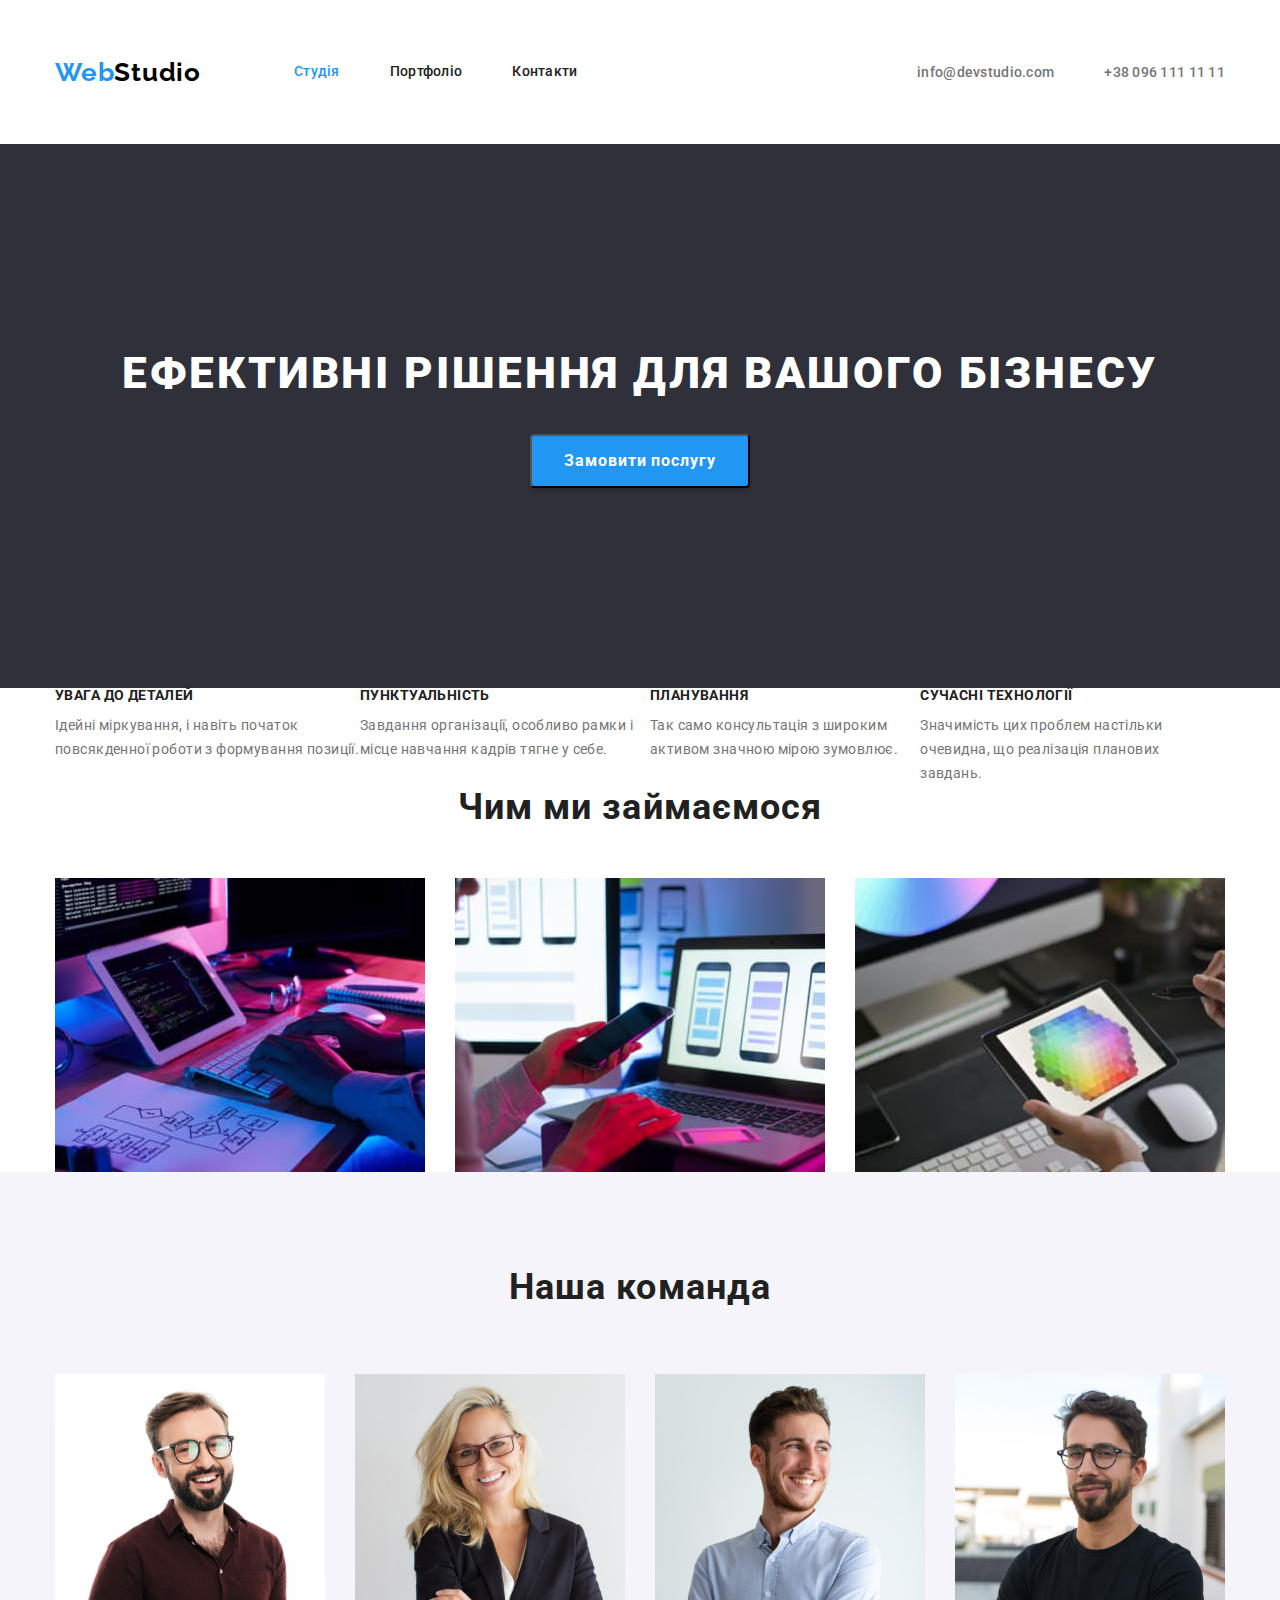
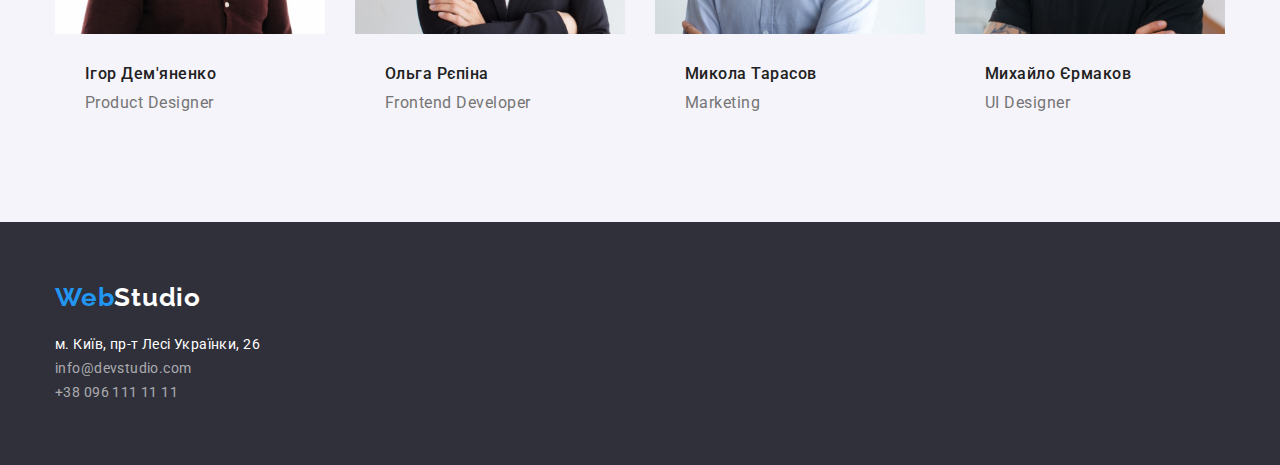
==== index.html @ cc76c03a "new repository" ====
<!DOCTYPE html>
<html lang="uk">

<head>
    <meta charset="UTF-8">
    <meta http-equiv="X-UA-Compatible" content="IE=edge">
    <meta name="viewport" content="width=device-width, initial-scale=1.0">
    <title>effective solutions</title>
    <link rel="preconnect" href="https://fonts.googleapis.com">
    <link rel="preconnect" href="https://fonts.gstatic.com" crossorigin>
    <link 
        href="https://fonts.googleapis.com/css2?family=Raleway:wght@700&family=Roboto:wght@400;500;700;900&display=swap" rel="stylesheet">
    <link rel="stylesheet" href="https://cdnjs.cloudflare.com/ajax/libs/modern-normalize/1.1.0/modern-normalize.min.css">
    <link rel="stylesheet" href="./css/style.css">
</head>

<body>
    <header class="header">
        <div class="container main-nav">
        <a href="./index.html" class="header-logo"><span class="web">Web</span>Studio</a>
        <nav class="header-nav">
            <ul class="header-nav link">
                <li class="item"><a href="./index.html" class="header-nav link current">Студія</a></li>
                <li class="item"><a href="./portfolio.html" class="header-nav link">Портфоліо</a></li>
                <li class="item"><a href="" class="header-nav link">Контакти</a></li>
            </ul>
        </nav>
        <ul class="header-list link">
            <li class="item"><a href="mailto:info@devstudio.com" class="header-mail link">info@devstudio.com</a></li>
            <li class="item"><a href="tel:+380961111111" class="header-tel link">+38 096 111 11 11</a></li>
        </ul>
        </div>
    </header>
    <main>
        <section class="hero">
            <h1 class="title">Ефективні рішення для вашого бізнесу</h1>
            <button type="button" class="hero-btn">Замовити послугу</button>
        </section>
        <section class="benefits">
        <div class="container">
            <h2 class="visually-hidden title">Переваги</h2>
            <ul class="benefits-list list">
                <li>
                    <h3 class="sub-title">УВАГА ДО ДЕТАЛЕЙ</h3>
                    <p class="benefits-text">Ідейні міркування, і навіть початок повсякденної роботи з формування позиції.</p>
                </li>
                <li>
                    <h3 class="sub-title">ПУНКТУАЛЬНІСТЬ</h3>
                    <p class="benefits-text">Завдання організації, особливо рамки і місце навчання кадрів тягне у себе.</p>
                </li>
                <li>
                    <h3 class="sub-title">ПЛАНУВАННЯ</h3>
                    <p class="benefits-text">Так само консультація з широким активом значною мірою зумовлює.</p>
                </li>
                <li>
                    <h3 class="sub-title">СУЧАСНІ ТЕХНОЛОГІЇ</h3>
                    <p class="benefits-text">Значимість цих проблем настільки очевидна, що реалізація планових завдань.</p>
                </li>
            </ul>
        </div>
        </section>
        <section class="work">
            <div class="container">
            <h2 class="work-title">Чим ми займаємося</h2>
            <ul class="work-list list">
                <li><img class="work-img" src="./img/box-1.jpg" alt="планшет" width="370" height="294"/></li>
                <li><img class="work-img" src="./img/box-2.jpg" alt="смартфон" width="370" height="294"/></li>
                <li><img class="work-img" src="./img/box-3.jpg" alt="спектр" width="370" height="294"/></li>
            </ul>
        </div>
        </section>
        <section class="team">
            <div class="container">
            <h2 class="team-title">Наша команда</h2>
                <ul class="team-list list">
                    <li>
                        <img class="team-img" src="./img/prodact.jpg" alt="продакт-дизайнер" width="270" height="260"/>
                        <h3 class="name-title">Ігор Дем'яненко</h3>
                        <p class="team-text">Product Designer</p>
                    </li>
                    <li>
                        <img class="team-img" src="./img/frontend.jpg" alt="фронтенд-девелопер" width="270" height="260" />
                        <h3 class="name-title">Ольга Рєпіна</h3>
                        <p class="team-text">Frontend Developer</p>
                    </li>
                    <li>
                        <img class="team-img" src="./img/marketing.jpg" alt="маркетинг" width="270" height="260" />                    
                        <h3 class="name-title">Микола Тарасов</h3>
                        <p class="team-text">Marketing</p>
                    </li>
                    <li>
                        <img class="team-img" src="./img/ui.jpg" alt="дизайнер" width="270" height="260" />
                        <h3 class="name-title">Михайло Єрмаков</h3>
                        <p class="team-text">UI Designer</p>
                    </li>
                </ul>
            </div>
        </section>
    </main>
    <footer class="footer">
        <div class="container">
        <a href="./index.html" class="footer-logo"><span class="web">Web</span>Studio</a>
        </div>
        <address>
            <div class="container">
        <ul class="footer-list list">
            <li><a href="https://goo.gl/maps/xn4gxFt5XGTjq5Bq7" class="footer-adress link" target="_blank"
                    rel="noopener noreferrer nofollow">м. Київ, пр-т Лесі Українки, 26</a></li>
            <li><a href="mailto:info@devstudio.com" class="footer-mail link">info@devstudio.com</a></li>
            <li><a href="tel:+380961111111" class="footer-tel link">+38 096 111 11 11</a></li> 
        </ul>
            </div>
        </address>
        </footer>
</body>
</html>
---- css/style.css ----
:root {
    --primary-header-color: #212121;
    --second-header-color: #FFFFFF;
    --primary-text-color: #757575;
    --primary-list-color: #757575;
    --accent-color: #2196F3;
    --primary-logo-color: #000000;
    --second-logo-color: #FFFFFF;
    --primary-bg-color: #FFFFFF;
    --accent-bg-color: #2196F3;
    --btn-bg-color: #188CE8;
    --portfolio-bg-color: #F5F5F5;
    --footer-mail-tel-color: rgba(255, 255, 255, 0.6);
    --footer-bg-color: #2F303A;
    --team-bg-color: #F5F4FA;
}
body {
    font-family: "Roboto", sans-serif;
    background-color: var(--primary-bg-color);
    color: var(--primary-text-color)
}
.link {
    margin: 0;
    padding: 0;
    text-decoration: none;
    list-style: none;
}
.container {
    margin: 0 auto;
    width: 1200px;
    padding-left: 15px;
    padding-right: 15px;
}

/*-------Universal Classes------*/

.list {
    list-style: none;
    color: var(--main-color);
}
.visually-hidden {
    position: absolute;
    width: 1px;
    height: 1px;
    margin: -1px;
    border: 0;
    padding: 0;
    white-space: nowrap;
    overflow: hidden;
}

/*-----------HEADER----------*/

.main-nav {
    display: flex;
    align-items: center;
}

.header-logo {
    margin-right: 93px;

    font-family: 'Raleway', sans-serif;
    font-weight: 700;
    font-size: 26px;
    line-height: 1.19;
    letter-spacing: 0.03em;
    color: var(--primary-logo-color);
    text-decoration: none;
}
span.web {
    color: var(--accent-color)
}
.header-nav .item + .item {
    margin-left: 50px;
}
.header-nav {
    display: flex;
}
.header-nav .link {
    /*display: block;*/
    padding-top: 32px;
    padding-bottom: 32px;
    
    font-size: 14px;
    font-weight: 500;
    letter-spacing: 0.02em;
    line-height: 1.14;
    color: var(--primary-header-color);

    /*outline: 2px solid tomato;*/
}
.header-nav .link:hover,
.header-nav .link:focus {
    color: var(--accent-color);
}
.header-nav .link.current {
    color: var(--accent-color)   
}

.header-list .link {
    font-weight: 500;
    font-size: 14px;
    line-height: 1.14;
    letter-spacing: 0.02em;
    color: var(--primary-list-color);
}
.header-list {
    display: flex;
    margin-left: auto;
}
.header-list .item + .item {
    margin-left: 50px;
}

.header-mail {
    font-weight: 500;
    font-size: 14px;
    line-height: 1.4;
    letter-spacing: 0.02em;
}
.header-mail:hover,
.header-mail:focus{
    color: var(--accent-color);
}

.header-tel {
    font-weight: 500;
    font-size: 14px;
    line-height: 1.14;
    letter-spacing: 0.02em;
 }
/*-----------HERO----------*/

.hero {
    background: var(--footer-bg-color);
    text-align: center;
    padding-top: 200px;
    padding-bottom: 200px;
}
.title {
    margin: 0;
    padding: 0;
    
    font-weight: 900;
    font-size: 44px;
    line-height: 1.36;
    text-align: center;
    letter-spacing: 0.06em;
    text-transform: uppercase;
    color: var(--second-header-color);

    /*outline: 2px solid tomato;*/
}
.hero-btn {
    display: inline-block;
    border-radius: 4px;
    padding: 10px 32px;
    margin-top: 30px;
    min-width: 216px;

    font-family: inherit;
    font-weight: 700;
    font-size: 16px;
    line-height: 1.88;
    letter-spacing: 0.06em;

    color: var(--second-header-color);
    background: var(--accent-bg-color);

    box-shadow: 0px 4px 4px rgba(0, 0, 0, 0.15);
    cursor: pointer;

    text-align: center;
}
.hero-btn:hover,
.hero-btn:focus {
    background-color: var(--accent-bg-color);
}

/*-----------BENEFITS----------*/
.benefits-list {
    margin: 0;
    /*margin-top: 44px;*/
    padding: 0;
    display: flex;
}
.sub-title {
    margin: 0;
    padding: 0;

    font-weight: 700;
    font-size: 14px;
    line-height: 1.14;
    letter-spacing: 0.03em;
    text-transform: uppercase;
    color: var(--primary-header-color);
}
.benefits-text {
    margin: 0;
    padding: 0;
    padding-top: 10px;

    font-size: 14px;
    line-height: 1.71;
    letter-spacing: 0.03em;
    color: var(--primary-text-color);
}

/*-----------WORK----------*/
.work-title{
    margin: 0;
    padding: 0;

    font-weight: 700;
    font-size: 36px;
    line-height: 1.17;
    letter-spacing: 0.03em;
    text-align: center;

    color: var(--primary-header-color);
}
.work-list {
    display: flex;
    margin: 0;
    margin-top: 50px;
    padding: 0;
    }
.work-list :not(:first-child){
    margin-left: 30px;
}
.work-img {
    display: block;
}

/*-----------TEAM----------*/
.team {
    padding-top: 94px;
    padding-bottom: 94px;

    background: var(--team-bg-color);
}
.team-title{
    margin: 0;
    padding: 0;

    font-weight: 700;
    font-size: 36px;
    line-height: 1.17;
    letter-spacing: 0.03em;
    color: var(--primary-header-color);
    text-align: center;
}
.team-list {
    display: flex;
    padding: 0;
}
.team-list :not(:first-child){
    margin-left: 30px;
}
.team-img{
    margin-top: 50px;
    display: block;
    
}
.name-title{
    padding: 0;
    margin: 0;
    margin-top: 30px;
    
    font-weight: 500;
    font-size: 16px;
    line-height: 1.19;
    letter-spacing: 0.03em;
    color: var(--primary-header-color);
}
.team-text{
    padding: 0;
    margin: 0;
    margin-top: 10px;

    font-size: 16px;
    line-height: 1.19;
    letter-spacing: 0.03em;
    color: var(--primary-text-color);
}

/*-----------FOOTER----------*/
.footer {
    padding-top: 60px;
    padding-bottom: 60px;

    background: var(--footer-bg-color);
}
.footer-logo {
    font-family: 'Raleway', sans-serif;
    font-weight: 700;
    font-size: 26px;
    line-height: 1.19;
    letter-spacing: 0.03em;
    color: var(--second-logo-color);
    text-decoration: none;
}
span.web {
    color: var(--accent-color)
}
.footer-list {
    margin: 0;
    margin-top: 20px;
    padding: 0;

    font-style: normal;
    font-size: 14px;
    line-height: 1.71;
    letter-spacing: 0.03em;
}
.footer-list .link:hover,
.footer-list .link:focus {
    color: var(--accent-color);
}
.footer-adress {
    color: var(--second-header-color);
}
.footer-mail {
    color: var(--footer-mail-tel-color);
}
.footer-tel {
    color: var(--footer-mail-tel-color);
}

/*-----------PORTFOLIO----------*/
.portfolio-btn {
    display: inline-block;
    border-radius: 4px;
    padding: 6px 22px;
              
    font-family: inherit;
    font-weight: 500;
    font-size: 16px;
    line-height: 1.63;

    text-align: center;
    letter-spacing: 0.03em;
    color: var(--primary-header-color);
    cursor: pointer;
}

.portfolio-btn:hover,
.portfolio-btn:focus {
    color: var(--second-header-color);
    background: var(--accent-bg-color);
    box-shadow: 0px 3px 1px rgba(0, 0, 0, 0.1), 0px 1px 2px rgba(0, 0, 0, 0.08), 0px 2px 2px rgba(0, 0, 0, 0.12);
}

.portfolio-btn-list {
    display: flex;
    justify-content: center;
    margin: 0;
    padding: 0;

    list-style: none; 
}
.portfolio-btn-list :not(:first-child){
    margin-left: 8px;
}
.portfolio-list {
    display: flex;
    flex-wrap: wrap;
    margin: 0;
    padding: 0;
        
    list-style: none; 
}
.portfolio-flex {
    width: 370px;
    margin-right: 30px;
    margin-bottom: 30px;
}
.portfolio-flex:nth-child(3n){
    margin-right: 0px;
}
.portfolio-flex:nth-last-child(-n + 3){
    margin-bottom: 0px;
}
.portfolio-img {
    margin: 0;
    padding: 0;
    display: block;
}
.portfolio-subtitle {
    padding-top: 20px;

    font-weight: 700;
    font-size: 18px;
    line-height: 2;
    letter-spacing: 0.06em;
    color: var(--primary-header-color);
}
.portfolio-text {
    padding-top: 4px;
    padding-bottom: 20px;

    font-size: 16px;
    line-height: 1.88;
    letter-spacing: 0.03em;
    color: var(--primary-text-color);
}
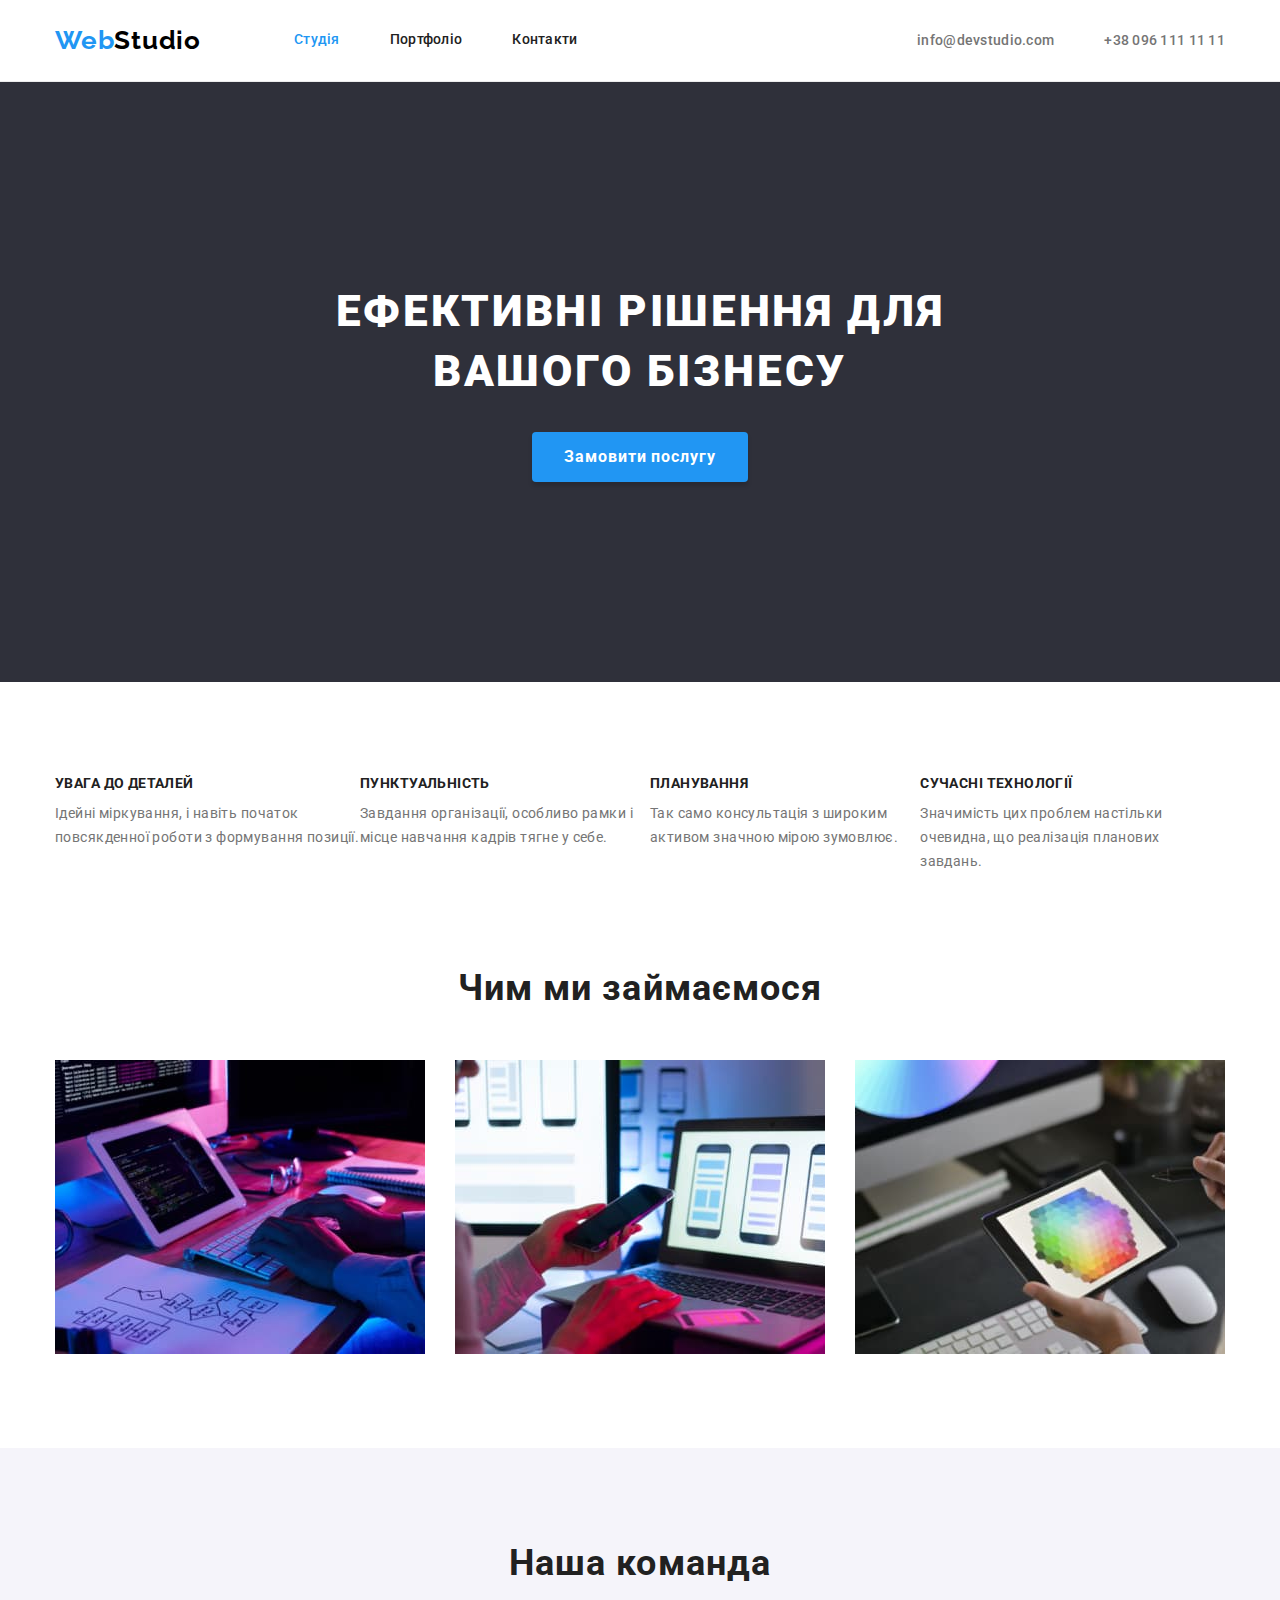
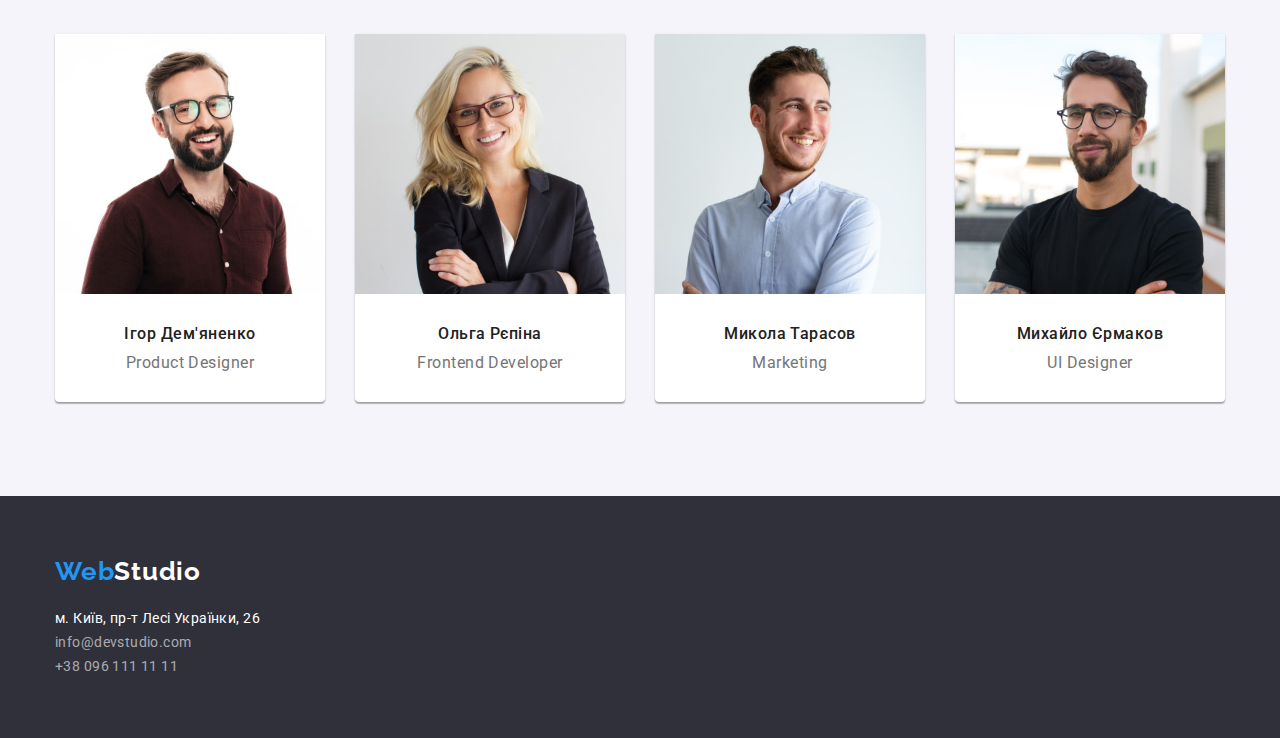
==== commit 76a5c834: "correction of mistakes" ====
--- a/index.html
+++ b/index.html
@@ -73,25 +73,33 @@
             <div class="container">
             <h2 class="team-title">Наша команда</h2>
                 <ul class="team-list list">
-                    <li>
+                    <li class="team-li">
                         <img class="team-img" src="./img/prodact.jpg" alt="продакт-дизайнер" width="270" height="260"/>
+                        <div class="diskription-team">
                         <h3 class="name-title">Ігор Дем'яненко</h3>
                         <p class="team-text">Product Designer</p>
+                        </div>
                     </li>
-                    <li>
+                    <li class="team-li">
                         <img class="team-img" src="./img/frontend.jpg" alt="фронтенд-девелопер" width="270" height="260" />
+                        <div class="diskription-team">
                         <h3 class="name-title">Ольга Рєпіна</h3>
                         <p class="team-text">Frontend Developer</p>
+                        </div>
                     </li>
-                    <li>
+                    <li class="team-li">
                         <img class="team-img" src="./img/marketing.jpg" alt="маркетинг" width="270" height="260" />                    
+                        <div class="diskription-team">
                         <h3 class="name-title">Микола Тарасов</h3>
                         <p class="team-text">Marketing</p>
+                        </div>
                     </li>
-                    <li>
+                    <li class="team-li">
                         <img class="team-img" src="./img/ui.jpg" alt="дизайнер" width="270" height="260" />
+                        <div class="diskription-team">
                         <h3 class="name-title">Михайло Єрмаков</h3>
                         <p class="team-text">UI Designer</p>
+                        </div>
                     </li>
                 </ul>
             </div>
@@ -100,9 +108,7 @@
     <footer class="footer">
         <div class="container">
         <a href="./index.html" class="footer-logo"><span class="web">Web</span>Studio</a>
-        </div>
         <address>
-            <div class="container">
         <ul class="footer-list list">
             <li><a href="https://goo.gl/maps/xn4gxFt5XGTjq5Bq7" class="footer-adress link" target="_blank"
                     rel="noopener noreferrer nofollow">м. Київ, пр-т Лесі Українки, 26</a></li>
--- a/css/style.css
+++ b/css/style.css
@@ -13,6 +13,8 @@
     --footer-mail-tel-color: rgba(255, 255, 255, 0.6);
     --footer-bg-color: #2F303A;
     --team-bg-color: #F5F4FA;
+    --header-border-color: #ECECEC;
+    --second-border-color:  #EEEEEE;
 }
 body {
     font-family: "Roboto", sans-serif;
@@ -54,6 +56,8 @@
 .main-nav {
     display: flex;
     align-items: center;
+    padding-top: 25px;
+    padding-bottom: 25px;
 }
 
 .header-logo {
@@ -77,10 +81,7 @@
     display: flex;
 }
 .header-nav .link {
-    /*display: block;*/
-    padding-top: 32px;
-    padding-bottom: 32px;
-    
+      
     font-size: 14px;
     font-weight: 500;
     letter-spacing: 0.02em;
@@ -129,18 +130,34 @@
     line-height: 1.14;
     letter-spacing: 0.02em;
  }
+.header-tel:hover,
+.header-tel:focus{
+    color: var(--accent-color);
+}
+ /* Line */
+.header {
+    border-bottom: 1px solid var(--header-border-color);
+}
 /*-----------HERO----------*/
 
 .hero {
-    background: var(--footer-bg-color);
-    text-align: center;
+
+    display: flex;
+    align-items: center;
+    flex-direction:column;
     padding-top: 200px;
     padding-bottom: 200px;
+
+    background: var(--footer-bg-color);
+    text-align: center;
+
 }
 .title {
-    margin: 0;
-    padding: 0;
-    
+    margin: 0 auto;
+    padding: 0;
+    padding-bottom: 30px;
+    width: 696px;
+        
     font-weight: 900;
     font-size: 44px;
     line-height: 1.36;
@@ -152,12 +169,10 @@
     /*outline: 2px solid tomato;*/
 }
 .hero-btn {
-    display: inline-block;
     border-radius: 4px;
+    border: none;
     padding: 10px 32px;
-    margin-top: 30px;
-    min-width: 216px;
-
+        
     font-family: inherit;
     font-weight: 700;
     font-size: 16px;
@@ -178,16 +193,21 @@
 }
 
 /*-----------BENEFITS----------*/
+.benefits {
+    padding-top: 94px;
+    padding-bottom: 94px;
+}
 .benefits-list {
+    display: flex;
     margin: 0;
     /*margin-top: 44px;*/
     padding: 0;
-    display: flex;
+
 }
 .sub-title {
     margin: 0;
     padding: 0;
-
+    
     font-weight: 700;
     font-size: 14px;
     line-height: 1.14;
@@ -199,7 +219,7 @@
     margin: 0;
     padding: 0;
     padding-top: 10px;
-
+    
     font-size: 14px;
     line-height: 1.71;
     letter-spacing: 0.03em;
@@ -207,10 +227,15 @@
 }
 
 /*-----------WORK----------*/
+.work {
+    padding-top: 0px;
+    padding-bottom: 94px;
+}
+
 .work-title{
     margin: 0;
     padding: 0;
-
+   
     font-weight: 700;
     font-size: 36px;
     line-height: 1.17;
@@ -250,38 +275,56 @@
     color: var(--primary-header-color);
     text-align: center;
 }
+.team-li {
+    background: var(--primary-bg-color);
+    box-shadow: 0px 1px 3px rgba(0, 0, 0, 0.12), 0px 1px 1px rgba(0, 0, 0, 0.14), 0px 2px 1px rgba(0, 0, 0, 0.2);
+    border-radius: 0px 0px 4px 4px;
+    margin-right: 30px;
+}
 .team-list {
     display: flex;
     padding: 0;
-}
-.team-list :not(:first-child){
-    margin-left: 30px;
-}
-.team-img{
-    margin-top: 50px;
+    margin: 0;
+    padding-top: 50px;
+}
+.team-li :not(:first-child){
+    margin-left: 0px;
+}
+.team-img {
     display: block;
-    
+ 
+}
+.diskription-team {
+    display: block;
+    padding: 0;
+    padding-bottom: 30px;
+    margin: 0;
+    text-align: center;
 }
 .name-title{
     padding: 0;
-    margin: 0;
-    margin-top: 30px;
-    
+    padding-top: 30px;
+    margin: 0;
+           
     font-weight: 500;
     font-size: 16px;
     line-height: 1.19;
     letter-spacing: 0.03em;
     color: var(--primary-header-color);
+    text-align: center;
+    letter-spacing: 0.03em;
 }
 .team-text{
     padding: 0;
-    margin: 0;
-    margin-top: 10px;
-
+    padding-top: 10px;
+    margin: 0;
+    
     font-size: 16px;
     line-height: 1.19;
     letter-spacing: 0.03em;
     color: var(--primary-text-color);
+    text-align: center;
+    letter-spacing: 0.03em;
 }
 
 /*-----------FOOTER----------*/
@@ -292,6 +335,8 @@
     background: var(--footer-bg-color);
 }
 .footer-logo {
+    padding-bottom: 28px;
+
     font-family: 'Raleway', sans-serif;
     font-weight: 700;
     font-size: 26px;
@@ -318,9 +363,13 @@
     color: var(--accent-color);
 }
 .footer-adress {
+padding-bottom: 12px;
+
     color: var(--second-header-color);
 }
 .footer-mail {
+    padding-bottom: 12px;
+
     color: var(--footer-mail-tel-color);
 }
 .footer-tel {
@@ -328,9 +377,15 @@
 }
 
 /*-----------PORTFOLIO----------*/
+.portfolio {
+    padding-top: 94px;
+    padding-bottom: 94px;
+}
+
 .portfolio-btn {
     display: inline-block;
     border-radius: 4px;
+    border: none;
     padding: 6px 22px;
               
     font-family: inherit;
@@ -342,6 +397,7 @@
     letter-spacing: 0.03em;
     color: var(--primary-header-color);
     cursor: pointer;
+    
 }
 
 .portfolio-btn:hover,
@@ -362,10 +418,20 @@
 .portfolio-btn-list :not(:first-child){
     margin-left: 8px;
 }
+.discription-portfolio {
+    display: block;
+    padding: 0;
+    padding-top: 20px;
+    padding-bottom: 20px;
+    padding-left: 24px;
+    margin: 0;
+    
+}
 .portfolio-list {
     display: flex;
     flex-wrap: wrap;
     margin: 0;
+    margin-top: 50px;
     padding: 0;
         
     list-style: none; 
@@ -374,6 +440,9 @@
     width: 370px;
     margin-right: 30px;
     margin-bottom: 30px;
+
+    background: var(--second-header-color);
+    border: 1px solid var(--second-border-color);
 }
 .portfolio-flex:nth-child(3n){
     margin-right: 0px;
@@ -387,7 +456,8 @@
     display: block;
 }
 .portfolio-subtitle {
-    padding-top: 20px;
+    margin: 0;
+    padding: 0;
 
     font-weight: 700;
     font-size: 18px;
@@ -396,9 +466,9 @@
     color: var(--primary-header-color);
 }
 .portfolio-text {
-    padding-top: 4px;
-    padding-bottom: 20px;
-
+    margin: 0;
+    padding: 0;
+ 
     font-size: 16px;
     line-height: 1.88;
     letter-spacing: 0.03em;
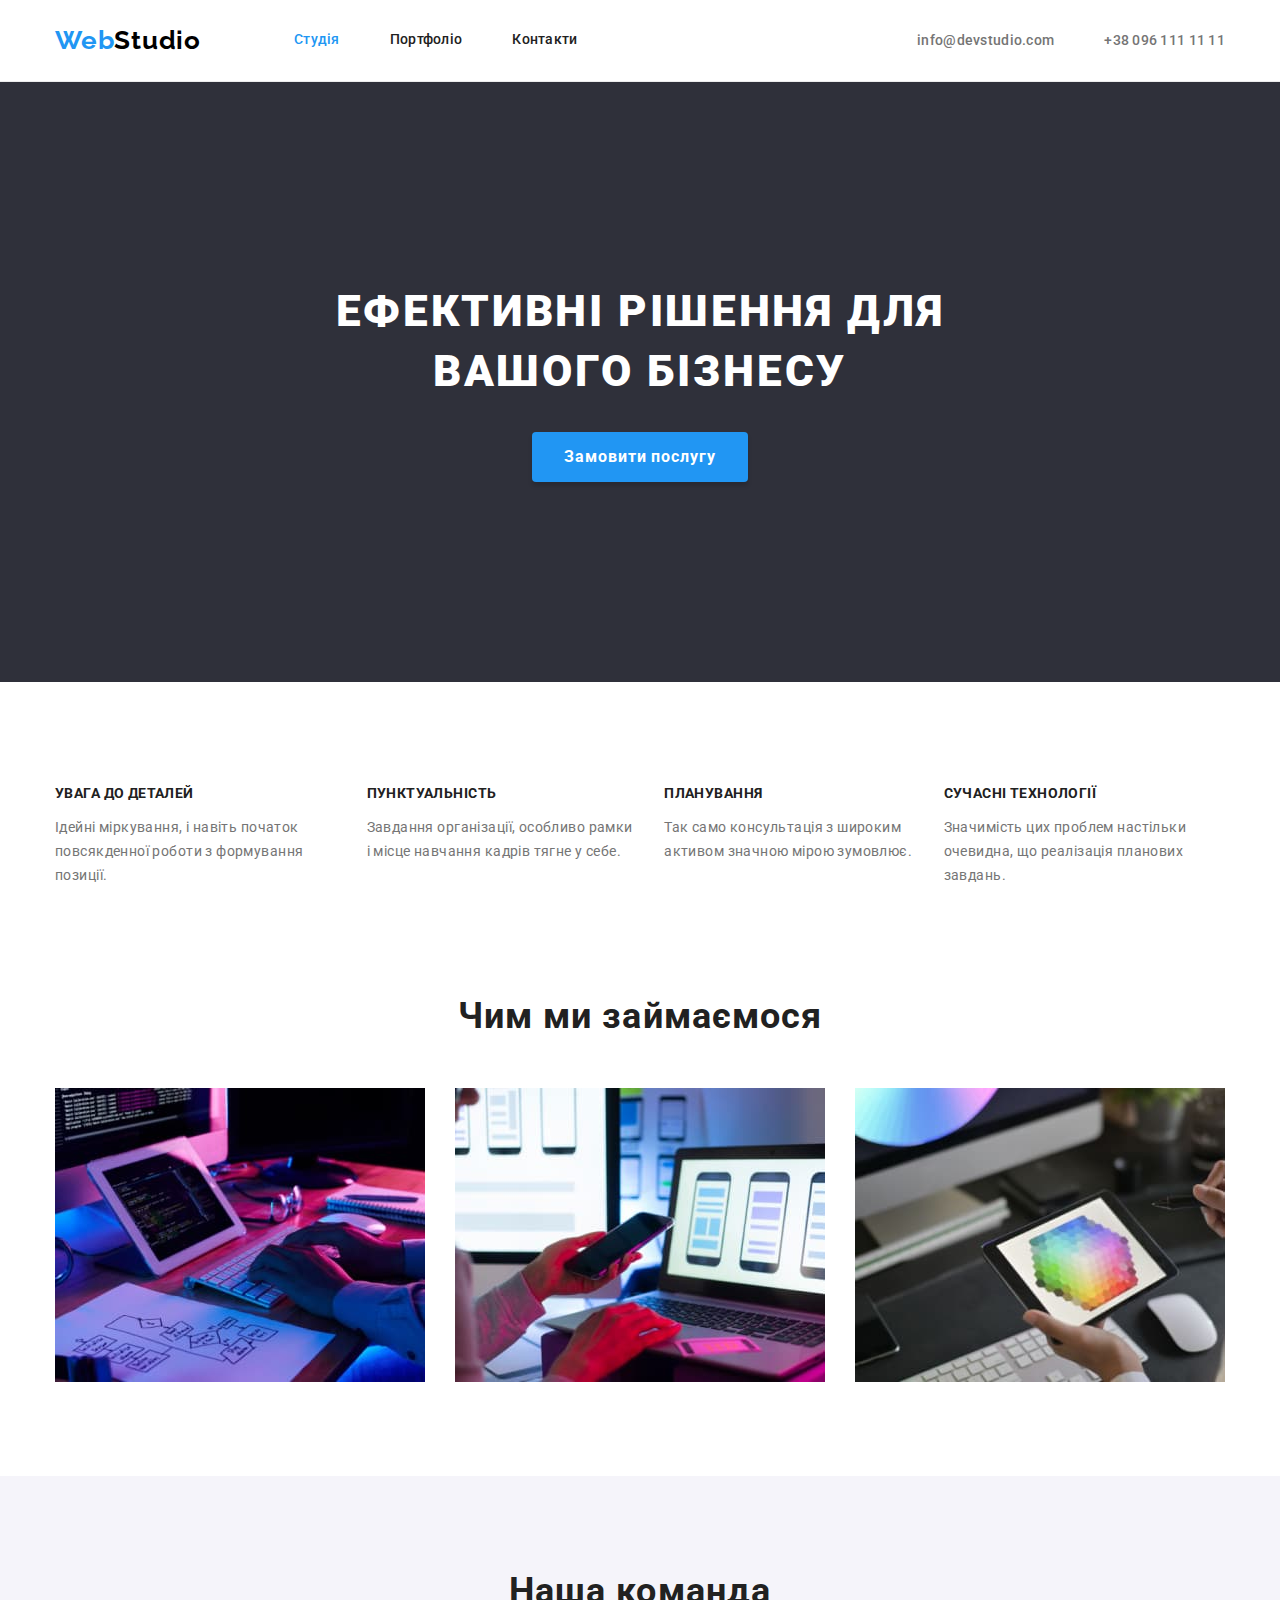
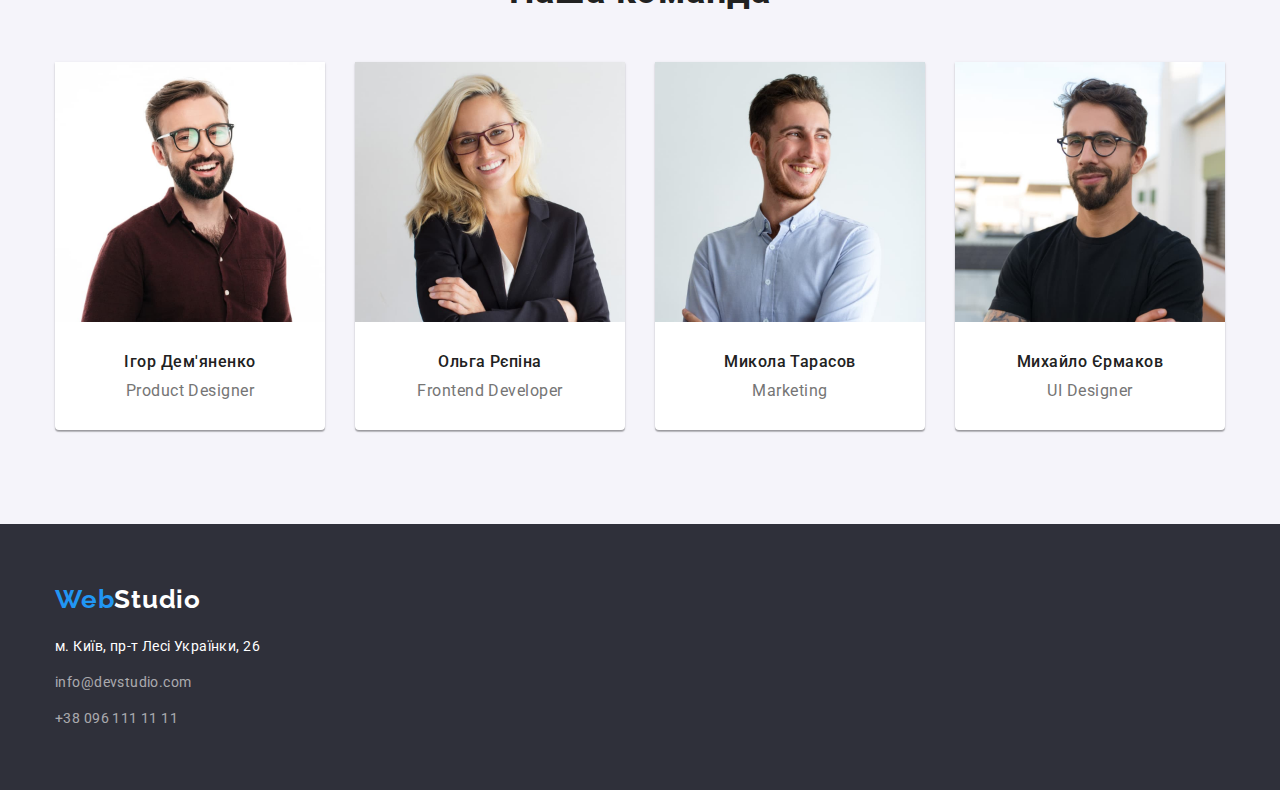
==== commit 8af47e3e: "add correctoins" ====
--- a/index.html
+++ b/index.html
@@ -40,19 +40,19 @@
         <div class="container">
             <h2 class="visually-hidden title">Переваги</h2>
             <ul class="benefits-list list">
-                <li>
+                <li class="benefits-li">
                     <h3 class="sub-title">УВАГА ДО ДЕТАЛЕЙ</h3>
                     <p class="benefits-text">Ідейні міркування, і навіть початок повсякденної роботи з формування позиції.</p>
                 </li>
-                <li>
+                <li class="benefits-li">
                     <h3 class="sub-title">ПУНКТУАЛЬНІСТЬ</h3>
                     <p class="benefits-text">Завдання організації, особливо рамки і місце навчання кадрів тягне у себе.</p>
                 </li>
-                <li>
+                <li class="benefits-li">
                     <h3 class="sub-title">ПЛАНУВАННЯ</h3>
                     <p class="benefits-text">Так само консультація з широким активом значною мірою зумовлює.</p>
                 </li>
-                <li>
+                <li class="benefits-li">
                     <h3 class="sub-title">СУЧАСНІ ТЕХНОЛОГІЇ</h3>
                     <p class="benefits-text">Значимість цих проблем настільки очевидна, що реалізація планових завдань.</p>
                 </li>
@@ -110,10 +110,10 @@
         <a href="./index.html" class="footer-logo"><span class="web">Web</span>Studio</a>
         <address>
         <ul class="footer-list list">
-            <li><a href="https://goo.gl/maps/xn4gxFt5XGTjq5Bq7" class="footer-adress link" target="_blank"
+            <li class="footer-li"><a href="https://goo.gl/maps/xn4gxFt5XGTjq5Bq7" class="footer-adress link" target="_blank"
                     rel="noopener noreferrer nofollow">м. Київ, пр-т Лесі Українки, 26</a></li>
-            <li><a href="mailto:info@devstudio.com" class="footer-mail link">info@devstudio.com</a></li>
-            <li><a href="tel:+380961111111" class="footer-tel link">+38 096 111 11 11</a></li> 
+            <li class="footer-li"><a href="mailto:info@devstudio.com" class="footer-mail link">info@devstudio.com</a></li>
+            <li class="footer-li"><a href="tel:+380961111111" class="footer-tel link">+38 096 111 11 11</a></li> 
         </ul>
             </div>
         </address>
--- a/css/style.css
+++ b/css/style.css
@@ -155,7 +155,6 @@
 .title {
     margin: 0 auto;
     padding: 0;
-    padding-bottom: 30px;
     width: 696px;
         
     font-weight: 900;
@@ -172,6 +171,7 @@
     border-radius: 4px;
     border: none;
     padding: 10px 32px;
+    margin-top: 30px;
         
     font-family: inherit;
     font-weight: 700;
@@ -181,10 +181,8 @@
 
     color: var(--second-header-color);
     background: var(--accent-bg-color);
-
     box-shadow: 0px 4px 4px rgba(0, 0, 0, 0.15);
     cursor: pointer;
-
     text-align: center;
 }
 .hero-btn:hover,
@@ -200,7 +198,6 @@
 .benefits-list {
     display: flex;
     margin: 0;
-    /*margin-top: 44px;*/
     padding: 0;
 
 }
@@ -215,15 +212,20 @@
     text-transform: uppercase;
     color: var(--primary-header-color);
 }
-.benefits-text {
-    margin: 0;
-    padding: 0;
-    padding-top: 10px;
+.benefits-li {
+    margin: 0;
+    margin-top: 10px;
+    margin-right: 30px;
+    padding: 0;
+    
     
     font-size: 14px;
     line-height: 1.71;
     letter-spacing: 0.03em;
     color: var(--primary-text-color);
+}
+.benefits-li:last-child{
+    margin-right: 0px;
 }
 
 /*-----------WORK----------*/
@@ -279,16 +281,15 @@
     background: var(--primary-bg-color);
     box-shadow: 0px 1px 3px rgba(0, 0, 0, 0.12), 0px 1px 1px rgba(0, 0, 0, 0.14), 0px 2px 1px rgba(0, 0, 0, 0.2);
     border-radius: 0px 0px 4px 4px;
+}
+.team-li:not(:last-child){
     margin-right: 30px;
 }
 .team-list {
     display: flex;
     padding: 0;
     margin: 0;
-    padding-top: 50px;
-}
-.team-li :not(:first-child){
-    margin-left: 0px;
+    margin-top: 50px;
 }
 .team-img {
     display: block;
@@ -297,13 +298,13 @@
 .diskription-team {
     display: block;
     padding: 0;
+    padding-top: 30px;
     padding-bottom: 30px;
     margin: 0;
     text-align: center;
 }
 .name-title{
     padding: 0;
-    padding-top: 30px;
     margin: 0;
            
     font-weight: 500;
@@ -316,8 +317,9 @@
 }
 .team-text{
     padding: 0;
-    padding-top: 10px;
-    margin: 0;
+    margin: 0;
+    margin-top: 10px;
+    
     
     font-size: 16px;
     line-height: 1.19;
@@ -335,7 +337,7 @@
     background: var(--footer-bg-color);
 }
 .footer-logo {
-    padding-bottom: 28px;
+    margin-bottom: 28px;
 
     font-family: 'Raleway', sans-serif;
     font-weight: 700;
@@ -362,14 +364,13 @@
 .footer-list .link:focus {
     color: var(--accent-color);
 }
+.footer-li:not(:last-child){
+    margin-bottom: 12px;
+}
 .footer-adress {
-padding-bottom: 12px;
-
     color: var(--second-header-color);
 }
 .footer-mail {
-    padding-bottom: 12px;
-
     color: var(--footer-mail-tel-color);
 }
 .footer-tel {
@@ -425,6 +426,8 @@
     padding-bottom: 20px;
     padding-left: 24px;
     margin: 0;
+
+    border: 1px solid var(--second-border-color);
     
 }
 .portfolio-list {
@@ -442,7 +445,6 @@
     margin-bottom: 30px;
 
     background: var(--second-header-color);
-    border: 1px solid var(--second-border-color);
 }
 .portfolio-flex:nth-child(3n){
     margin-right: 0px;
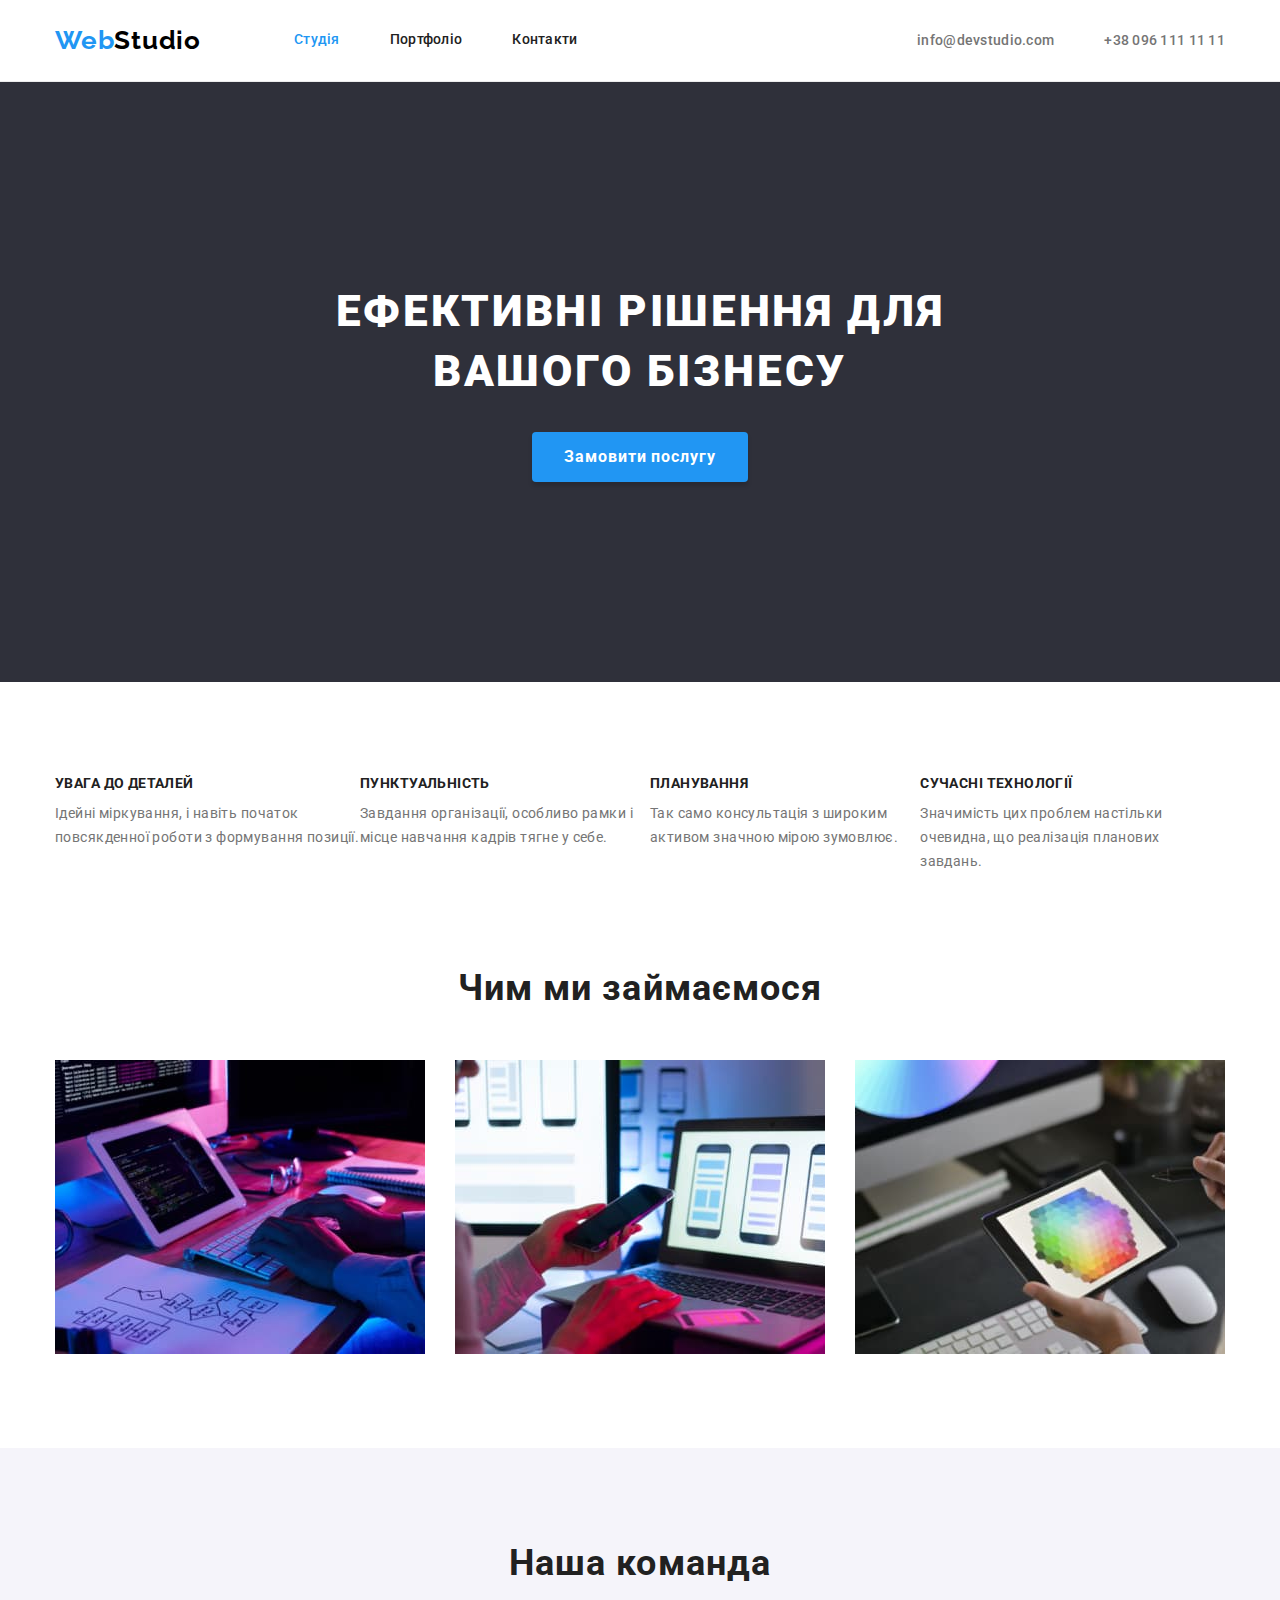
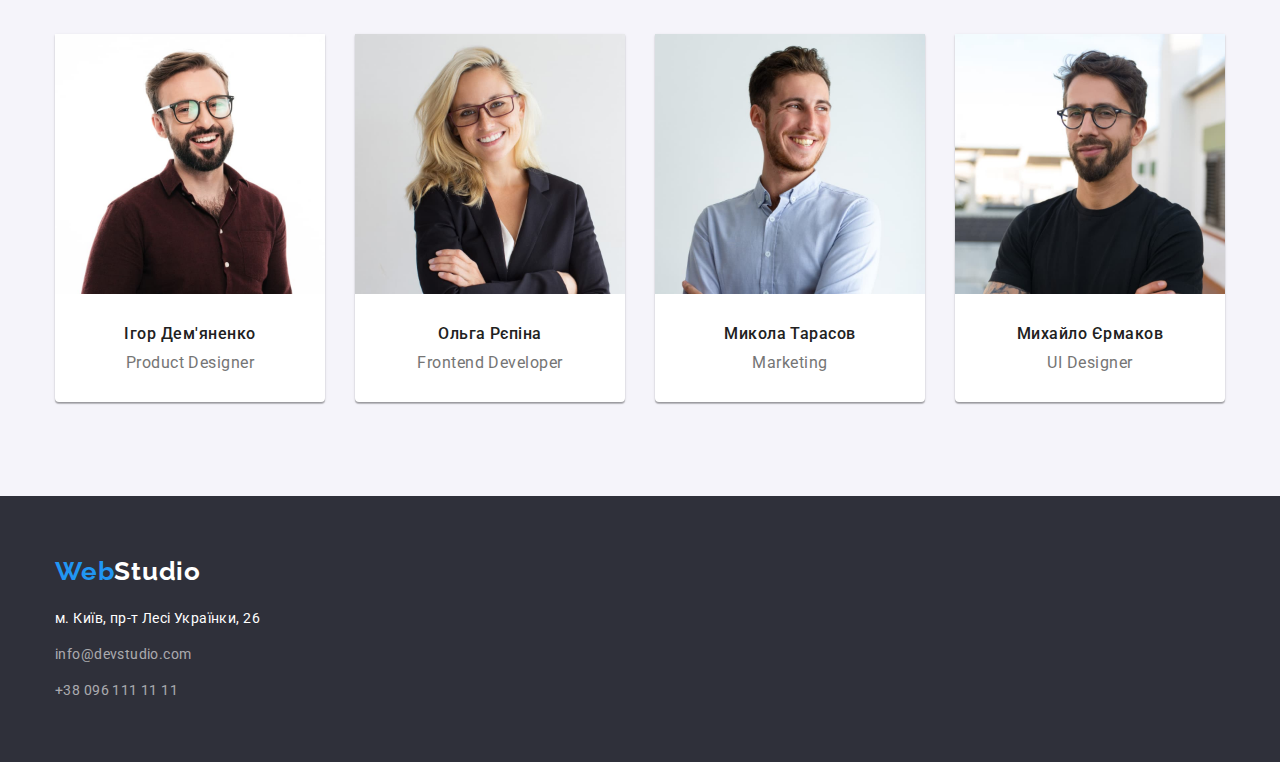
==== commit cc05cfbf: "final version" ====
--- a/index.html
+++ b/index.html
@@ -108,7 +108,7 @@
     <footer class="footer">
         <div class="container">
         <a href="./index.html" class="footer-logo"><span class="web">Web</span>Studio</a>
-        <address>
+        <address class="contact-list">
         <ul class="footer-list list">
             <li class="footer-li"><a href="https://goo.gl/maps/xn4gxFt5XGTjq5Bq7" class="footer-adress link" target="_blank"
                     rel="noopener noreferrer nofollow">м. Київ, пр-т Лесі Українки, 26</a></li>
--- a/css/style.css
+++ b/css/style.css
@@ -203,6 +203,7 @@
 }
 .sub-title {
     margin: 0;
+    margin-bottom: 10px;
     padding: 0;
     
     font-weight: 700;
@@ -214,8 +215,6 @@
 }
 .benefits-li {
     margin: 0;
-    margin-top: 10px;
-    margin-right: 30px;
     padding: 0;
     
     
@@ -226,6 +225,10 @@
 }
 .benefits-li:last-child{
     margin-right: 0px;
+}
+.benefits-text {
+    margin: 0;
+    padding: 0;
 }
 
 /*-----------WORK----------*/
@@ -352,7 +355,6 @@
 }
 .footer-list {
     margin: 0;
-    margin-top: 20px;
     padding: 0;
 
     font-style: normal;
@@ -363,6 +365,11 @@
 .footer-list .link:hover,
 .footer-list .link:focus {
     color: var(--accent-color);
+}
+.contact-list {
+    margin: 0;
+    margin-top: 20px;
+    padding: 0;
 }
 .footer-li:not(:last-child){
     margin-bottom: 12px;
@@ -420,15 +427,12 @@
     margin-left: 8px;
 }
 .discription-portfolio {
-    display: block;
-    padding: 0;
     padding-top: 20px;
     padding-bottom: 20px;
     padding-left: 24px;
-    margin: 0;
-
+    
     border: 1px solid var(--second-border-color);
-    
+    border-top: none;
 }
 .portfolio-list {
     display: flex;
@@ -459,6 +463,7 @@
 }
 .portfolio-subtitle {
     margin: 0;
+    margin-bottom: 4px;
     padding: 0;
 
     font-weight: 700;
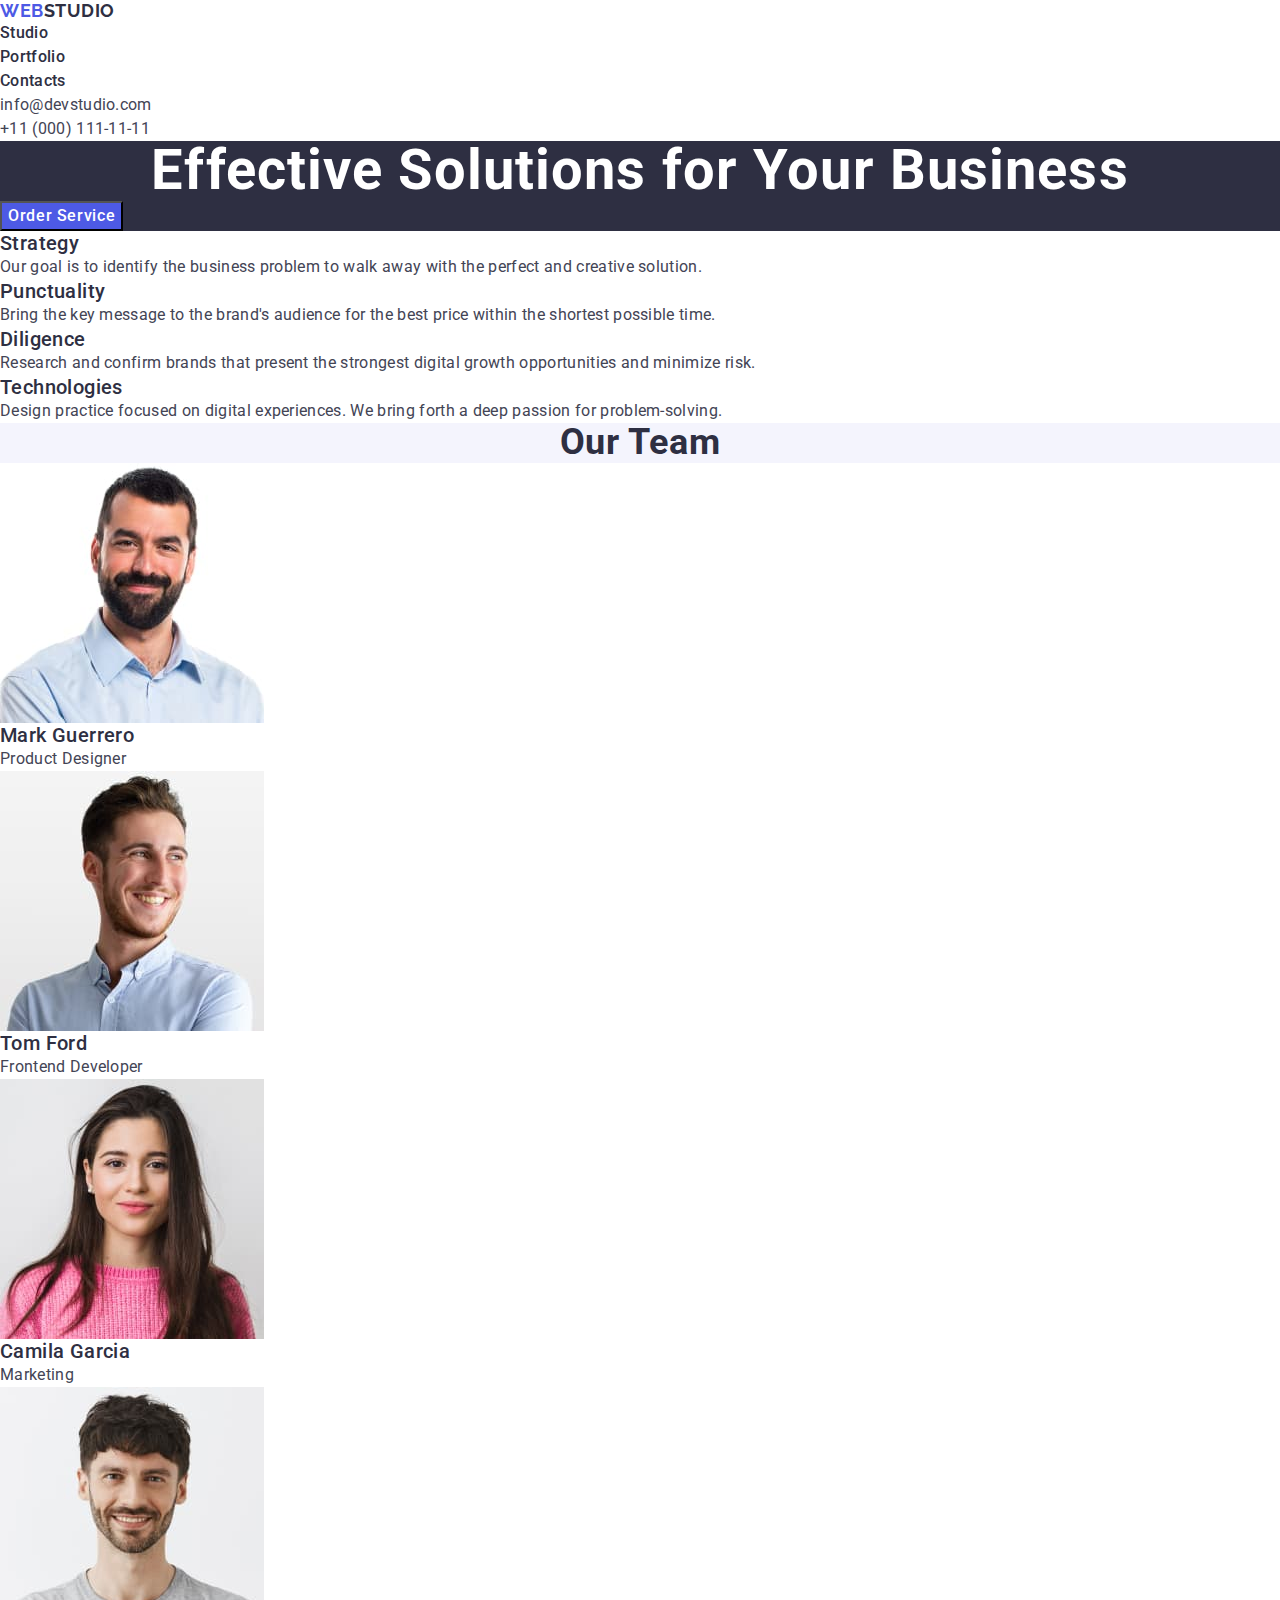
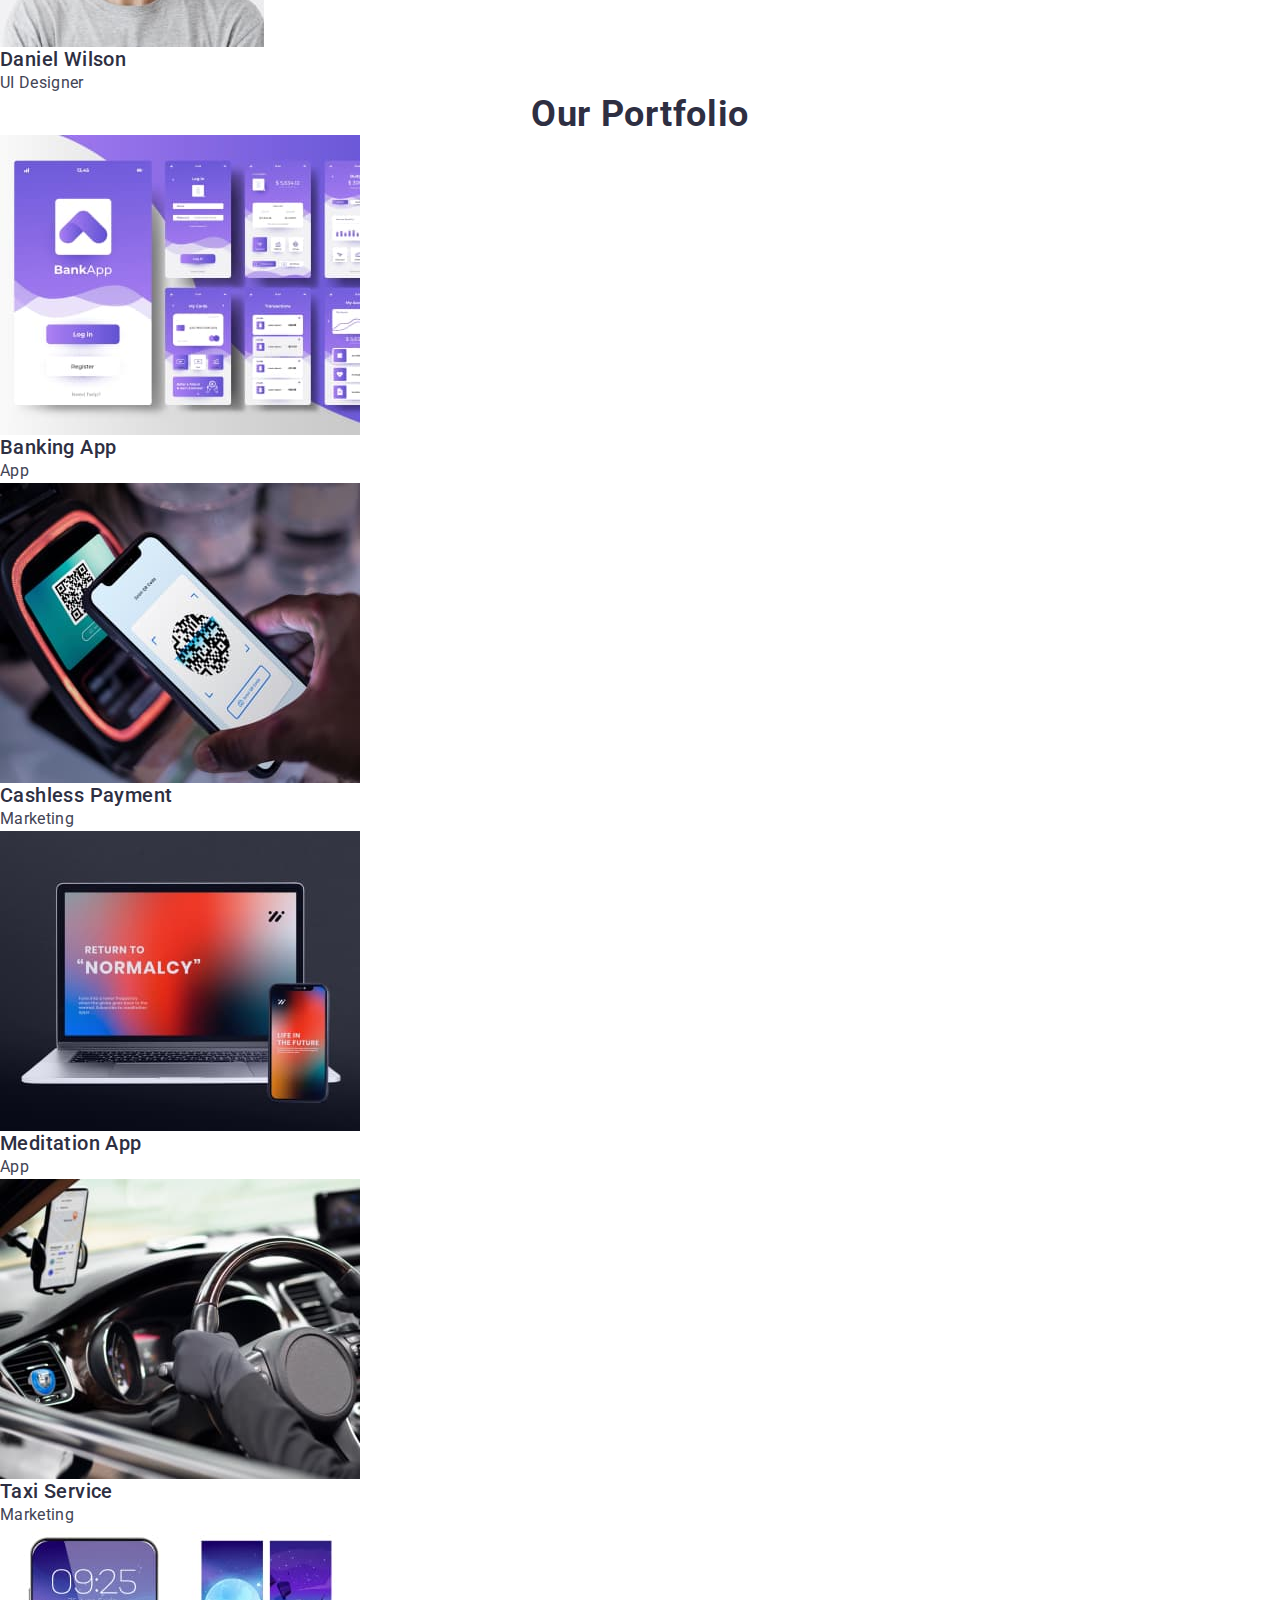
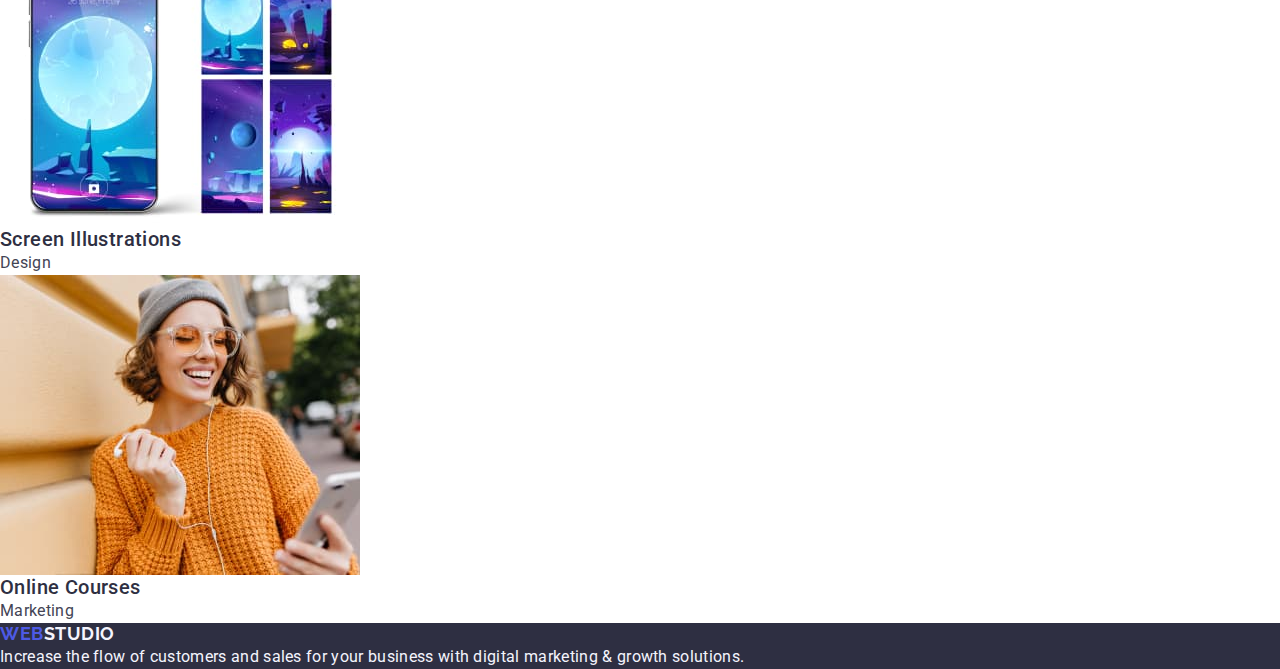
==== commit 43b00710: "reset styles" ====
--- a/index.html
+++ b/index.html
@@ -1,122 +1,208 @@
 <!DOCTYPE html>
-<html lang="uk">
-
-<head>
-    <meta charset="UTF-8">
-    <meta http-equiv="X-UA-Compatible" content="IE=edge">
-    <meta name="viewport" content="width=device-width, initial-scale=1.0">
-    <title>effective solutions</title>
-    <link rel="preconnect" href="https://fonts.googleapis.com">
-    <link rel="preconnect" href="https://fonts.gstatic.com" crossorigin>
-    <link 
-        href="https://fonts.googleapis.com/css2?family=Raleway:wght@700&family=Roboto:wght@400;500;700;900&display=swap" rel="stylesheet">
-    <link rel="stylesheet" href="https://cdnjs.cloudflare.com/ajax/libs/modern-normalize/1.1.0/modern-normalize.min.css">
-    <link rel="stylesheet" href="./css/style.css">
-</head>
-
-<body>
-    <header class="header">
-        <div class="container main-nav">
-        <a href="./index.html" class="header-logo"><span class="web">Web</span>Studio</a>
-        <nav class="header-nav">
-            <ul class="header-nav link">
-                <li class="item"><a href="./index.html" class="header-nav link current">Студія</a></li>
-                <li class="item"><a href="./portfolio.html" class="header-nav link">Портфоліо</a></li>
-                <li class="item"><a href="" class="header-nav link">Контакти</a></li>
-            </ul>
-        </nav>
-        <ul class="header-list link">
-            <li class="item"><a href="mailto:info@devstudio.com" class="header-mail link">info@devstudio.com</a></li>
-            <li class="item"><a href="tel:+380961111111" class="header-tel link">+38 096 111 11 11</a></li>
-        </ul>
-        </div>
+<html lang="en">
+  <head>
+    <meta charset="UTF-8" />
+    <meta name="viewport" content="width=device-width, initial-scale=1.0" />
+    <title>webstudio</title>
+        <link rel="preconnect" href="https://fonts.googleapis.com" />
+    <link rel="preconnect" href="https://fonts.gstatic.com" crossorigin />
+    <link
+      href="https://fonts.googleapis.com/css2?family=Raleway:wght@700&family=Roboto:wght@400;500;700&display=swap"
+      rel="stylesheet"
+    />
+    <link rel="stylesheet" href="https://cdn.jsdelivr.net/npm/modern-normalize@2.0.0/modern-normalize.min.css" />
+    <link rel="stylesheet" href="./css/styles.css" />
+  </head>
+  <body>
+
+    <!--------HEADER-------->
+
+    <header class="page-header">
+      <nav class="navigation">
+        <a class="logo" href="./index.html">
+          Web<span class="logo-header">Studio</span>
+        </a>
+        <ul class="menu list">
+          <li class="menu-item">
+            <a class="menu-link link" href="./index.html">Studio</a>
+          </li>
+          <li class="menu-item">
+            <a class="menu-link link" href="">Portfolio</a>
+          </li>
+          <li class="menu-item">
+            <a class="menu-link link" href="">Contacts</a>
+          </li>
+        </ul>
+      </nav>
+      <address class="contacts">
+        <ul class="contacts list">
+          <li>
+            <a class="contacts link" href="mailto:info@devstudio.com"
+              >info@devstudio.com</a
+            >
+          </li>
+          <li>
+            <a class="contacts link" href="tel:+110001111111"
+              >+11 (000) 111-11-11</a
+            >
+          </li>
+        </ul>
+      </address>
     </header>
+
     <main>
-        <section class="hero">
-            <h1 class="title">Ефективні рішення для вашого бізнесу</h1>
-            <button type="button" class="hero-btn">Замовити послугу</button>
-        </section>
-        <section class="benefits">
-        <div class="container">
-            <h2 class="visually-hidden title">Переваги</h2>
-            <ul class="benefits-list list">
-                <li class="benefits-li">
-                    <h3 class="sub-title">УВАГА ДО ДЕТАЛЕЙ</h3>
-                    <p class="benefits-text">Ідейні міркування, і навіть початок повсякденної роботи з формування позиції.</p>
-                </li>
-                <li class="benefits-li">
-                    <h3 class="sub-title">ПУНКТУАЛЬНІСТЬ</h3>
-                    <p class="benefits-text">Завдання організації, особливо рамки і місце навчання кадрів тягне у себе.</p>
-                </li>
-                <li class="benefits-li">
-                    <h3 class="sub-title">ПЛАНУВАННЯ</h3>
-                    <p class="benefits-text">Так само консультація з широким активом значною мірою зумовлює.</p>
-                </li>
-                <li class="benefits-li">
-                    <h3 class="sub-title">СУЧАСНІ ТЕХНОЛОГІЇ</h3>
-                    <p class="benefits-text">Значимість цих проблем настільки очевидна, що реалізація планових завдань.</p>
-                </li>
-            </ul>
-        </div>
-        </section>
-        <section class="work">
-            <div class="container">
-            <h2 class="work-title">Чим ми займаємося</h2>
-            <ul class="work-list list">
-                <li><img class="work-img" src="./img/box-1.jpg" alt="планшет" width="370" height="294"/></li>
-                <li><img class="work-img" src="./img/box-2.jpg" alt="смартфон" width="370" height="294"/></li>
-                <li><img class="work-img" src="./img/box-3.jpg" alt="спектр" width="370" height="294"/></li>
-            </ul>
-        </div>
-        </section>
-        <section class="team">
-            <div class="container">
-            <h2 class="team-title">Наша команда</h2>
-                <ul class="team-list list">
-                    <li class="team-li">
-                        <img class="team-img" src="./img/prodact.jpg" alt="продакт-дизайнер" width="270" height="260"/>
-                        <div class="diskription-team">
-                        <h3 class="name-title">Ігор Дем'яненко</h3>
-                        <p class="team-text">Product Designer</p>
-                        </div>
-                    </li>
-                    <li class="team-li">
-                        <img class="team-img" src="./img/frontend.jpg" alt="фронтенд-девелопер" width="270" height="260" />
-                        <div class="diskription-team">
-                        <h3 class="name-title">Ольга Рєпіна</h3>
-                        <p class="team-text">Frontend Developer</p>
-                        </div>
-                    </li>
-                    <li class="team-li">
-                        <img class="team-img" src="./img/marketing.jpg" alt="маркетинг" width="270" height="260" />                    
-                        <div class="diskription-team">
-                        <h3 class="name-title">Микола Тарасов</h3>
-                        <p class="team-text">Marketing</p>
-                        </div>
-                    </li>
-                    <li class="team-li">
-                        <img class="team-img" src="./img/ui.jpg" alt="дизайнер" width="270" height="260" />
-                        <div class="diskription-team">
-                        <h3 class="name-title">Михайло Єрмаков</h3>
-                        <p class="team-text">UI Designer</p>
-                        </div>
-                    </li>
-                </ul>
-            </div>
-        </section>
+      <!--------HERO SECTION-------->
+      <section class="solutions">
+        <h1 class="main-title">Effective Solutions for Your Business</h1>
+        <button class="hero-btn" type="button">Order Service</button>
+      </section>
+
+      <!--SECTION ADVANTAGES--------->
+      <section class="advantages">
+        <h2 class="visually-hidden">Our Advantages</h2>
+        <ul class="list">
+          <li>
+            <h3 class="subtitle">Strategy</h3>
+            <p class="text">
+              Our goal is to identify the business problem to walk away with the
+              perfect and creative solution.
+            </p>
+          </li>
+          <li>
+            <h3 class="subtitle">Punctuality</h3>
+            <p class="text">
+              Bring the key message to the brand's audience for the best price
+              within the shortest possible time.
+            </p>
+          </li>
+          <li>
+            <h3 class="subtitle">Diligence</h3>
+            <p class="text">
+              Research and confirm brands that present the strongest digital
+              growth opportunities and minimize risk.
+            </p>
+          </li>
+          <li>
+            <h3 class="subtitle">Technologies</h3>
+            <p class="text">
+              Design practice focused on digital experiences. We bring forth a
+              deep passion for problem-solving.
+            </p>
+          </li>
+        </ul>
+      </section>
+
+      <!---------SECTION TEAM--------->
+      <section class="team">
+        <h2 class="title">Our Team</h2>
+        <ul class="list">
+          <li class="card-list">
+            <img
+              src="./images/product_designer.jpg"
+              alt="a man with a black beard"
+              width="264"
+            />
+            <h3 class="subtitle">Mark Guerrero</h3>
+            <p class="text">Product Designer</p>
+          </li>
+          <li class="card-list">
+            <img src="./images/frontend.jpg" alt="smiling man" width="264" />
+            <h3 class="subtitle">Tom Ford</h3>
+            <p class="text">Frontend Developer</p>
+          </li>
+          <li class="card-list">
+            <img
+              src="./images/marketing.jpg"
+              alt="a woman in a pink sweater"
+              width="264"
+            />
+            <h3 class="subtitle">Camila Garcia</h3>
+            <p class="text">Marketing</p>
+          </li>
+          <li class="card-list">
+            <img
+              src="./images/ui_designer.jpg"
+              alt="a man in a gray T-shirt"
+              width="264"
+            />
+            <h3 class="subtitle">Daniel Wilson</h3>
+            <p class="text">UI Designer</p>
+          </li>
+        </ul>
+      </section>
+
+      <!---------SECTION STYLE--------->
+      <section class="portfolio">
+        <h2 class="title">Our Portfolio</h2>
+        <ul class="list">
+          <li>
+            <img
+              src="./images/banking_app.jpg"
+              alt="purple banking program
+            menu"
+              width="360"
+            />
+            <h3 class="subtitle">Banking App</h3>
+            <p class="text">App</p>
+          </li>
+          <li>
+            <img
+              src="./images/cashless_payment.jpg"
+              alt="payment is made by phone"
+              width="360"
+            />
+            <h3 class="subtitle">Cashless Payment</h3>
+            <p class="text">Marketing</p>
+          </li>
+          <li>
+            <img
+              src="./images/maditation_app.jpg"
+              alt="laptop and phone"
+              width="360"
+            />
+            <h3 class="subtitle">Meditation App</h3>
+            <p class="text">App</p>
+          </li>
+          <li>
+            <img
+              src="./images/taxi_service.jpg"
+              alt="driving a car"
+              width="360"
+            />
+            <h3 class="subtitle">Taxi Service</h3>
+            <p class="text">Marketing</p>
+          </li>
+          <li>
+            <img
+              src="./images/screen_illustration.jpg"
+              alt="the full moon on the phone screen"
+              width="360"
+            />
+            <h3 class="subtitle">Screen Illustrations</h3>
+            <p class="text">Design</p>
+          </li>
+          <li>
+            <img
+              src="./images/online_courses.jpg"
+              alt="a girl in an orange sweater"
+              width="360"
+            />
+            <h3 class="subtitle">Online Courses</h3>
+            <p class="text">Marketing</p>
+          </li>
+        </ul>
+      </section>
     </main>
+
+    <!---------FOOTER--------->
     <footer class="footer">
-        <div class="container">
-        <a href="./index.html" class="footer-logo"><span class="web">Web</span>Studio</a>
-        <address class="contact-list">
-        <ul class="footer-list list">
-            <li class="footer-li"><a href="https://goo.gl/maps/xn4gxFt5XGTjq5Bq7" class="footer-adress link" target="_blank"
-                    rel="noopener noreferrer nofollow">м. Київ, пр-т Лесі Українки, 26</a></li>
-            <li class="footer-li"><a href="mailto:info@devstudio.com" class="footer-mail link">info@devstudio.com</a></li>
-            <li class="footer-li"><a href="tel:+380961111111" class="footer-tel link">+38 096 111 11 11</a></li> 
-        </ul>
-            </div>
-        </address>
-        </footer>
-</body>
-</html>+      <a class="logo" href="./index.html"
+        >Web<span class="logo-footer">Studio</span>
+      </a>
+      <p class="footer-text">
+        Increase the flow of customers and sales for your business with digital
+        marketing & growth solutions.
+      </p>
+    </footer>
+  </body>
+</html>
--- a/css/styles.css
+++ b/css/styles.css
@@ -0,0 +1,188 @@
+/*=========== COMMON STYLE ==========*/
+.list {
+    list-style-type: none;
+}
+
+.link {
+    text-decoration: none;
+}
+
+button {
+    cursor: pointer;
+}
+
+body {
+    font-family: 'Roboto', sans-serif;
+    font-weight: 400;
+    color: #434455;
+    background-color: #FFFFFF;
+ }
+ 
+ h1,h2,h3,h4,h5,h6,p {
+margin-top: 0;
+margin-bottom: 0;
+ }
+
+ ul,ol {
+    margin-top: 0;
+    margin-bottom: 0;
+    padding-left: 0;
+
+ }
+
+ img {
+    display: block;
+ }
+
+ .title {
+     font-weight: 700;
+     font-size: 36px;
+     line-height: 1.11;
+     letter-spacing: 0.02em;
+     text-align: center;
+     text-transform: capitalize;
+     color: #2E2F42;
+ }
+
+ .text {
+     font-size: 16px;
+     line-height: 1.5;
+     letter-spacing: 0.02em;
+ }
+
+ .visually-hidden {
+     position: absolute;
+     width: 1px;
+     height: 1px;
+     margin: -1px;
+     border: 0;
+     padding: 0;
+     white-space: nowrap;
+     clip-path: inset(100%);
+     clip: rect(0 0 0 0);
+     overflow: hidden;
+ }
+ 
+ /*=========== /COMMON STYLE ==========*/
+
+ /*=========== HEADER STYLE ==========*/
+
+ .logo {
+     text-decoration: none;
+     text-transform: uppercase;
+     font-family: 'Raleway', sans-serif;
+     font-weight: 700;
+     font-size: 18px;
+     line-height: 1.17;
+     letter-spacing: 0.03em;
+     color: #4D5AE5;
+ }
+
+ .logo-header {
+    color: #2E2F42;
+ }
+ 
+ .menu-link {
+    font-weight: 500;
+    font-size: 16px;
+    line-height: 1.5;
+    letter-spacing: 0.02em;
+    color: #2E2F42;
+ }
+
+ .link:hover,
+ .link:focus {
+    color: #404BBF;
+ }
+
+.contacts {
+    font-size: 16px;
+    line-height: 1.5;
+    letter-spacing: 0.02em;
+    font-style: normal;
+    color: #434455;   
+}
+/*=========== /HEADER STYLE ==========*/
+
+/*=========== HERO STYLE ==========*/
+
+.solutions {
+    background-color: #2E2F42;
+}
+
+.main-title {
+    font-weight: 700;
+    font-size: 56px;
+    line-height: 1.07;
+    letter-spacing: 0.02em;
+    text-align: center;
+    color: #FFFFFF;
+}
+
+.hero-btn {
+    font-weight: 500;
+    font-size: 16px;
+    line-height: 1.5;
+    letter-spacing: 0.04em;
+    color: #FFFFFF;
+    background-color: #4D5AE5;
+    cursor: pointer;
+}
+
+.hero-btn:hover,
+.hero-btn:focus {
+    background-color: #404bbf;
+}
+
+.subtitle {
+    font-weight: 500;
+    font-size: 20px;
+    line-height: 1.2;
+    letter-spacing: 0.02em;
+    color: #2E2F42;
+}
+
+/*=========== /HERO STYLE ==========*/
+
+/*=========== ADVANTAGES STYLE ==========*/
+.advantages {
+    background-color: #FFFFFF;
+}
+
+/*=========== /ADVANTAGES STYLE ==========*/
+
+/*=========== TEAM STYLE ==========*/
+
+.team {
+    background-color: #F4F4FD;
+}
+
+.card-list {
+    background-color: #FFFFFF;
+}
+
+/*=========== /TEAM STYLE ==========*/
+
+/*=========== PORTFOLIO STYLE ==========*/
+.portfolio {
+    background-color: #FFFFFF;
+}
+ 
+/*=========== /PORTFOLIO STYLE ==========*/
+
+/*=========== FOOTER STYLE ==========*/
+.footer {
+    background-color: #2E2F42;
+}
+
+.logo-footer {
+    color: #F4F4FD;
+}
+
+.footer-text {
+    font-size: 16px;
+    line-height: 1.5;
+    letter-spacing: 0.02em;
+    color: #F4F4FD;
+}
+/*=========== /FOOTER STYLE ==========*/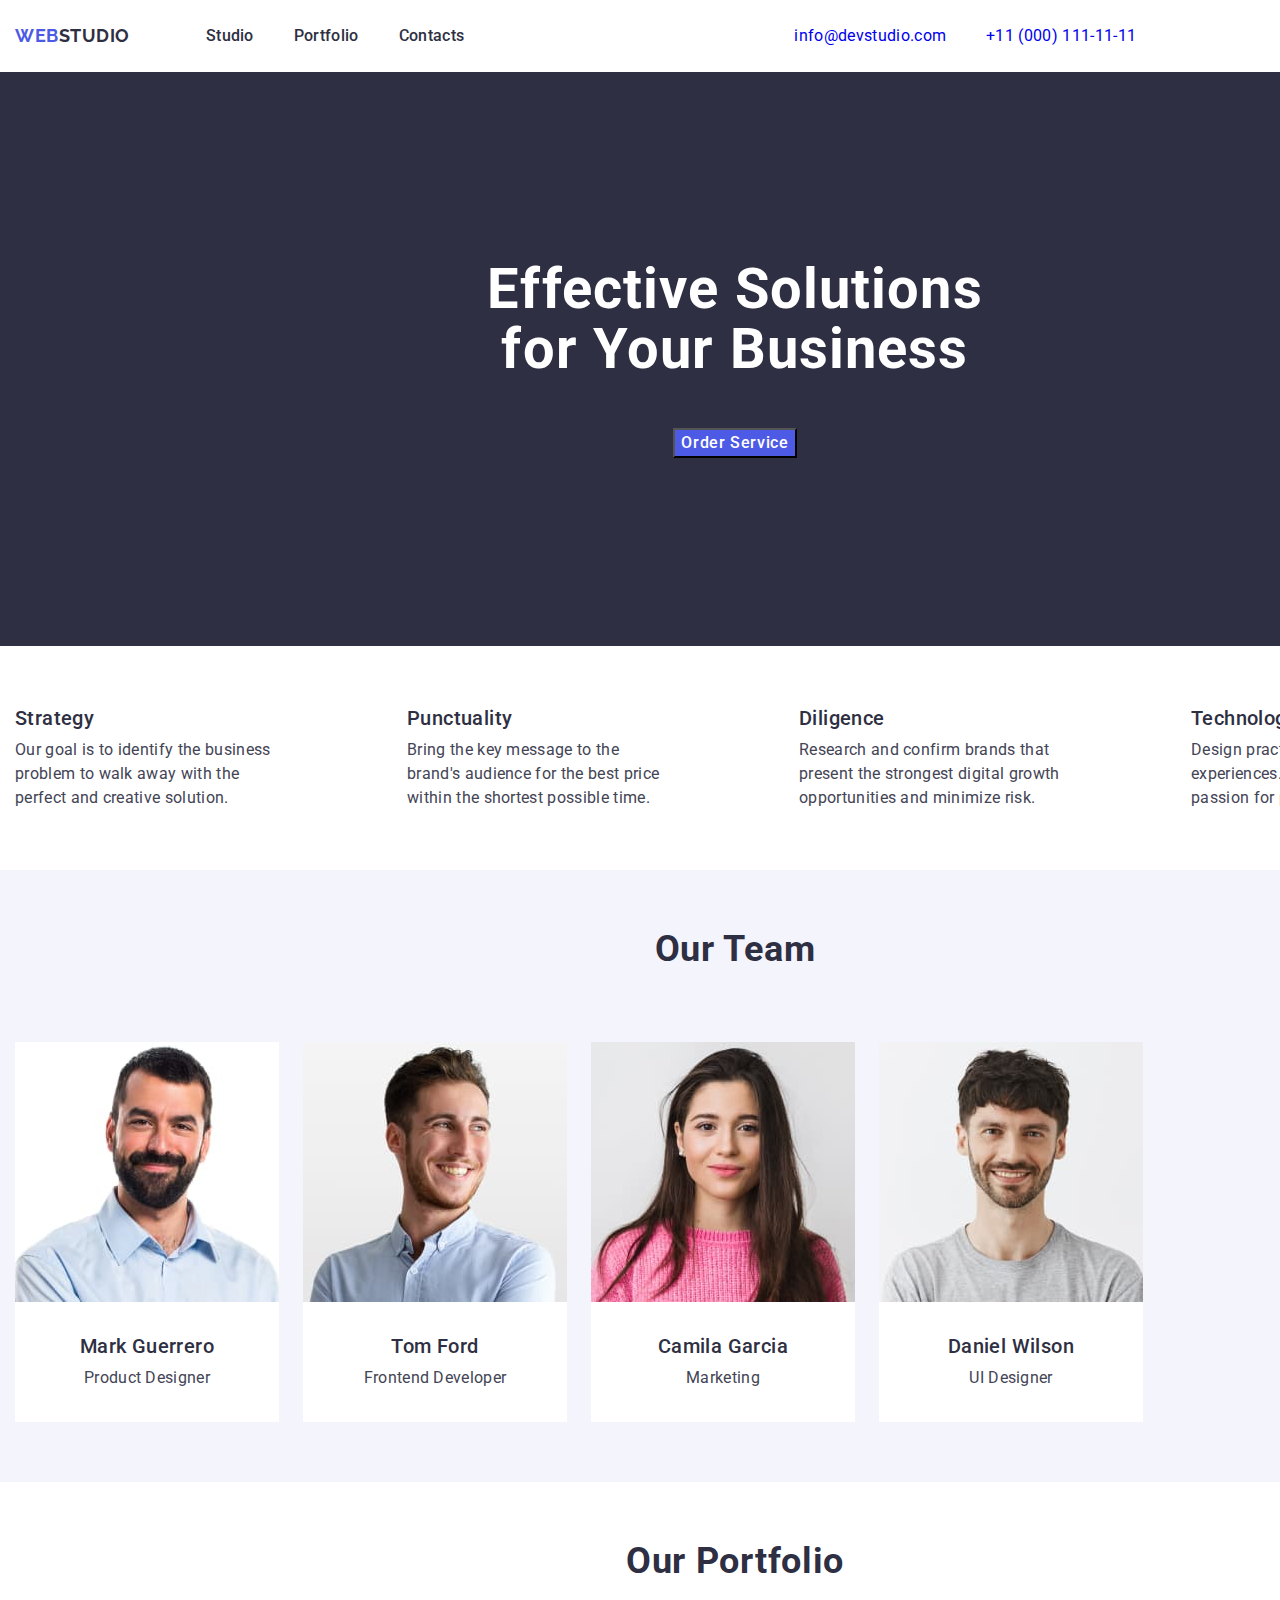
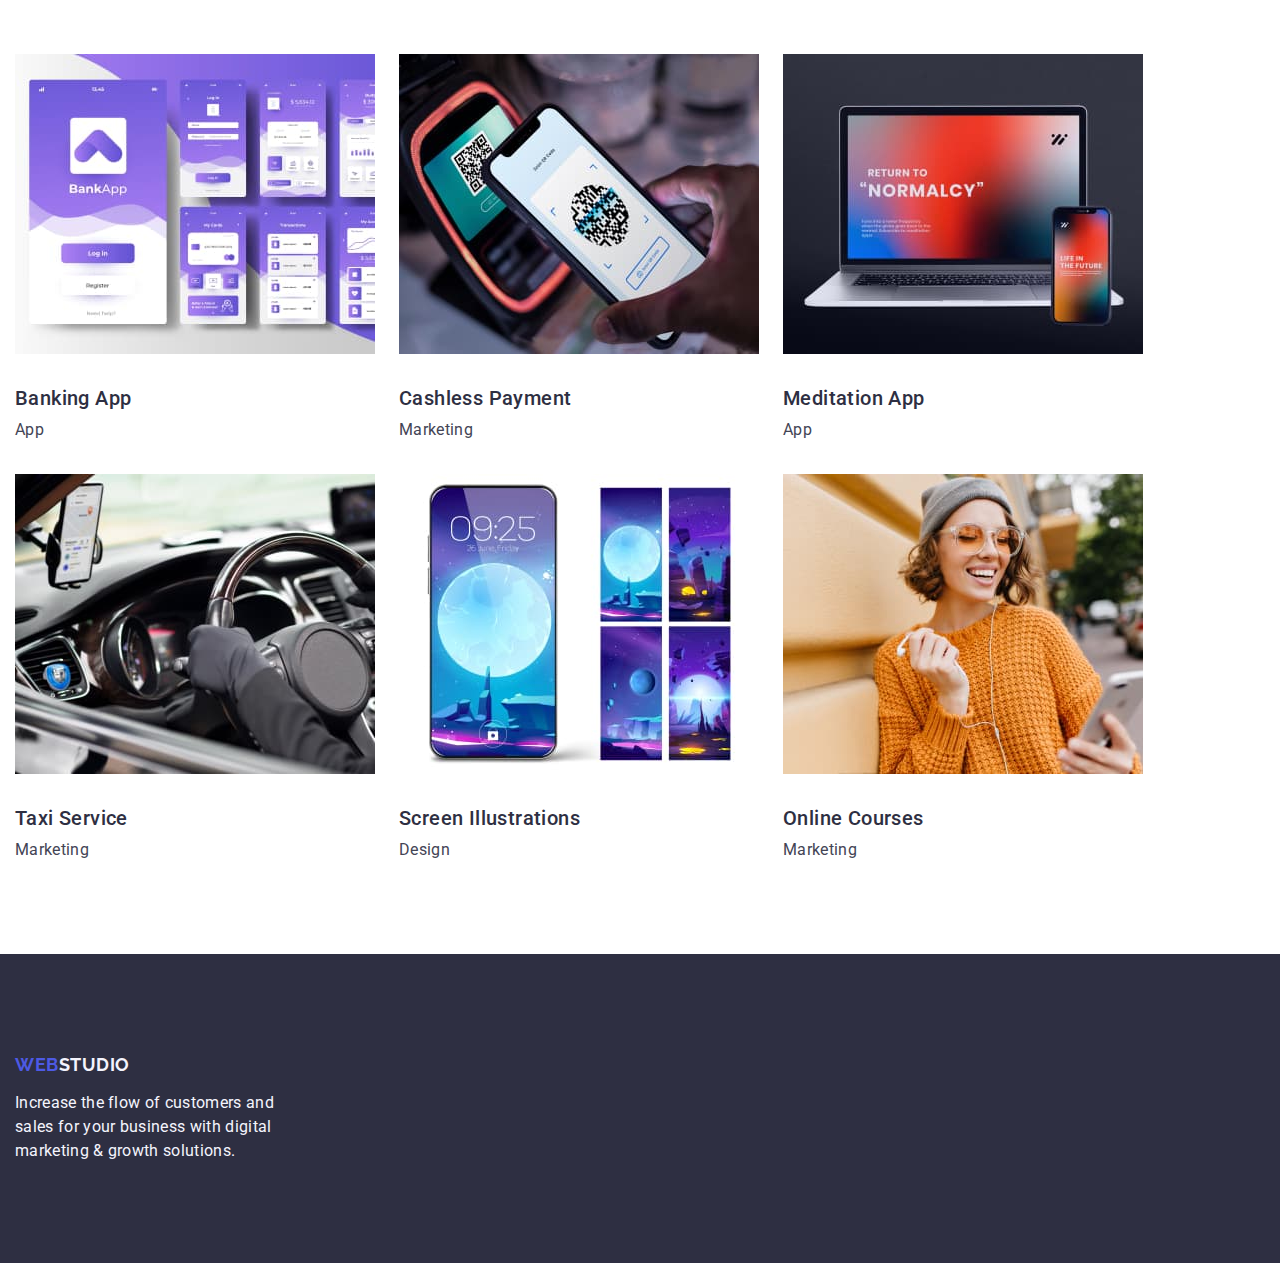
==== commit 3f3eebc5: "Flexbox" ====
--- a/index.html
+++ b/index.html
@@ -18,71 +18,73 @@
     <!--------HEADER-------->
 
     <header class="page-header">
-      <nav class="navigation">
-        <a class="logo" href="./index.html">
-          Web<span class="logo-header">Studio</span>
-        </a>
-        <ul class="menu list">
-          <li class="menu-item">
-            <a class="menu-link link" href="./index.html">Studio</a>
-          </li>
-          <li class="menu-item">
-            <a class="menu-link link" href="">Portfolio</a>
-          </li>
-          <li class="menu-item">
-            <a class="menu-link link" href="">Contacts</a>
-          </li>
-        </ul>
-      </nav>
-      <address class="contacts">
-        <ul class="contacts list">
-          <li>
-            <a class="contacts link" href="mailto:info@devstudio.com"
-              >info@devstudio.com</a
-            >
-          </li>
-          <li>
-            <a class="contacts link" href="tel:+110001111111"
-              >+11 (000) 111-11-11</a
-            >
-          </li>
-        </ul>
-      </address>
+      <div class="container header-container">
+        <nav class="navigation">
+          <a class="logo" href="./index.html">
+            Web<span class="logo-header">Studio</span>
+          </a>
+          <ul class="menu list">
+            <li class="menu-item">
+              <a class="menu-link link" href="./index.html">Studio</a>
+            </li>
+            <li class="menu-item">
+              <a class="menu-link link" href="">Portfolio</a>
+            </li>
+            <li class="menu-item">
+              <a class="menu-link link" href="">Contacts</a>
+            </li>
+          </ul>
+        </nav>
+        <address class="contacts">
+          <ul class="contacts-list list">
+            <li>
+              <a class="contacts-link link" href="mailto:info@devstudio.com">info@devstudio.com</a>
+            </li>
+            <li>
+              <a class="contacts-link link" href="tel:+110001111111">+11 (000) 111-11-11</a>
+            </li>
+          </ul>
+        </address>
+      </div>
+     
     </header>
 
     <main>
       <!--------HERO SECTION-------->
-      <section class="solutions">
+      <section class="section solutions">
+        <div class="container hero-container">
         <h1 class="main-title">Effective Solutions for Your Business</h1>
         <button class="hero-btn" type="button">Order Service</button>
+        </div>
       </section>
 
       <!--SECTION ADVANTAGES--------->
-      <section class="advantages">
+      <section class="section advantages">
+        <div class="container advantages-container">
         <h2 class="visually-hidden">Our Advantages</h2>
-        <ul class="list">
-          <li>
+        <ul class="list-advantages list">
+          <li class="adventages-card">
             <h3 class="subtitle">Strategy</h3>
             <p class="text">
               Our goal is to identify the business problem to walk away with the
               perfect and creative solution.
             </p>
           </li>
-          <li>
+          <li class="adventages-card">
             <h3 class="subtitle">Punctuality</h3>
             <p class="text">
               Bring the key message to the brand's audience for the best price
               within the shortest possible time.
             </p>
           </li>
-          <li>
+          <li class="adventages-card">
             <h3 class="subtitle">Diligence</h3>
             <p class="text">
               Research and confirm brands that present the strongest digital
               growth opportunities and minimize risk.
             </p>
           </li>
-          <li>
+          <li class="adventages-card">
             <h3 class="subtitle">Technologies</h3>
             <p class="text">
               Design practice focused on digital experiences. We bring forth a
@@ -90,25 +92,27 @@
             </p>
           </li>
         </ul>
+        </div>
       </section>
 
       <!---------SECTION TEAM--------->
-      <section class="team">
+      <section class="section team">
+        <div class="container">
         <h2 class="title">Our Team</h2>
-        <ul class="list">
+        <ul class="list-team list">
           <li class="card-list">
             <img
               src="./images/product_designer.jpg"
               alt="a man with a black beard"
               width="264"
             />
-            <h3 class="subtitle">Mark Guerrero</h3>
-            <p class="text">Product Designer</p>
+            <h3 class="subtitle team-subtitle">Mark Guerrero</h3>
+            <p class="text text-team">Product Designer</p>
           </li>
           <li class="card-list">
             <img src="./images/frontend.jpg" alt="smiling man" width="264" />
-            <h3 class="subtitle">Tom Ford</h3>
-            <p class="text">Frontend Developer</p>
+            <h3 class="subtitle team-subtitle">Tom Ford</h3>
+            <p class="text text-team">Frontend Developer</p>
           </li>
           <li class="card-list">
             <img
@@ -116,8 +120,8 @@
               alt="a woman in a pink sweater"
               width="264"
             />
-            <h3 class="subtitle">Camila Garcia</h3>
-            <p class="text">Marketing</p>
+            <h3 class="subtitle team-subtitle">Camila Garcia</h3>
+            <p class="text text-team">Marketing</p>
           </li>
           <li class="card-list">
             <img
@@ -125,77 +129,81 @@
               alt="a man in a gray T-shirt"
               width="264"
             />
-            <h3 class="subtitle">Daniel Wilson</h3>
-            <p class="text">UI Designer</p>
+            <h3 class="subtitle team-subtitle">Daniel Wilson</h3>
+            <p class="text text-team">UI Designer</p>
           </li>
         </ul>
-      </section>
-
-      <!---------SECTION STYLE--------->
-      <section class="portfolio">
+        </div>
+      </section>
+
+      <!---------SECTION PORTFOLIO--------->
+      <section class="section portfolio">
+        <div class="container">
         <h2 class="title">Our Portfolio</h2>
-        <ul class="list">
-          <li>
+        <ul class="list-portfolio list">
+          <li class="portfolio-list-item">
             <img
               src="./images/banking_app.jpg"
               alt="purple banking program
             menu"
               width="360"
             />
-            <h3 class="subtitle">Banking App</h3>
-            <p class="text">App</p>
-          </li>
-          <li>
+            <h3 class="subtitle portfolio-subtitle">Banking App</h3>
+            <p class="text text-portfolio">App</p>
+          </li>
+          <li class="portfolio-list-item">
             <img
               src="./images/cashless_payment.jpg"
               alt="payment is made by phone"
               width="360"
             />
-            <h3 class="subtitle">Cashless Payment</h3>
-            <p class="text">Marketing</p>
-          </li>
-          <li>
+            <h3 class="subtitle portfolio-subtitle">Cashless Payment</h3>
+            <p class="text text-portfolio">Marketing</p>
+          </li>
+          <li class="portfolio-list-item">
             <img
               src="./images/maditation_app.jpg"
               alt="laptop and phone"
               width="360"
             />
-            <h3 class="subtitle">Meditation App</h3>
-            <p class="text">App</p>
-          </li>
-          <li>
+            <h3 class="subtitle portfolio-subtitle">Meditation App</h3>
+            <p class="text text-portfolio">App</p>
+          </li>
+          <li class="portfolio-list-item">
             <img
               src="./images/taxi_service.jpg"
               alt="driving a car"
               width="360"
             />
-            <h3 class="subtitle">Taxi Service</h3>
-            <p class="text">Marketing</p>
-          </li>
-          <li>
+            <h3 class="subtitle portfolio-subtitle">Taxi Service</h3>
+            <p class="text text-portfolio">Marketing</p>
+          </li>
+          <li class="portfolio-list-item">
             <img
               src="./images/screen_illustration.jpg"
               alt="the full moon on the phone screen"
               width="360"
             />
-            <h3 class="subtitle">Screen Illustrations</h3>
-            <p class="text">Design</p>
-          </li>
-          <li>
+            <h3 class="subtitle portfolio-subtitle">Screen Illustrations</h3>
+            <p class="text text-portfolio">Design</p>
+          </li>
+          <li class="portfolio-list-item">
             <img
               src="./images/online_courses.jpg"
               alt="a girl in an orange sweater"
               width="360"
             />
-            <h3 class="subtitle">Online Courses</h3>
-            <p class="text">Marketing</p>
+            <h3 class="subtitle portfolio-subtitle">Online Courses</h3>
+            <p class="text text-portfolio">Marketing</p>
           </li>
         </ul>
+        </div>
       </section>
     </main>
 
     <!---------FOOTER--------->
     <footer class="footer">
+      <div class="container">
       <a class="logo" href="./index.html"
         >Web<span class="logo-footer">Studio</span>
       </a>
@@ -203,6 +211,7 @@
         Increase the flow of customers and sales for your business with digital
         marketing & growth solutions.
       </p>
+      </div>
     </footer>
   </body>
 </html>
--- a/css/styles.css
+++ b/css/styles.css
@@ -34,6 +34,17 @@
     display: block;
  }
 
+ .logo {
+     text-decoration: none;
+     text-transform: uppercase;
+     font-family: 'Raleway', sans-serif;
+     font-weight: 700;
+     font-size: 18px;
+     line-height: 1.17;
+     letter-spacing: 0.03em;
+     color: #4D5AE5;
+ }
+ 
  .title {
      font-weight: 700;
      font-size: 36px;
@@ -41,6 +52,16 @@
      letter-spacing: 0.02em;
      text-align: center;
      text-transform: capitalize;
+     color: #2E2F42;
+ }
+
+
+ .subtitle {
+     font-weight: 500;
+     font-size: 20px;
+     line-height: 1.2;
+     letter-spacing: 0.02em;
+     margin-bottom: 8px;
      color: #2E2F42;
  }
 
@@ -62,32 +83,65 @@
      clip: rect(0 0 0 0);
      overflow: hidden;
  }
+
+ .section {
+    padding-top: 60px;
+    padding-bottom: 60px;
+ }
+
+ .container {
+    width: 1470px;
+    margin-left: auto;
+    margin-right: auto;
+    padding-left: 15px;
+    padding-right: 15px;
+ }
  
  /*=========== /COMMON STYLE ==========*/
 
  /*=========== HEADER STYLE ==========*/
 
- .logo {
-     text-decoration: none;
-     text-transform: uppercase;
-     font-family: 'Raleway', sans-serif;
-     font-weight: 700;
-     font-size: 18px;
-     line-height: 1.17;
-     letter-spacing: 0.03em;
-     color: #4D5AE5;
- }
-
+ .header-container {
+    display: flex;
+ }
+ .navigation {
+    display: flex;
+    align-items: center;
+ }
+
+ .menu {
+    display: flex;
+    column-gap: 40px;
+    margin-left: 76px;
+ }
+
+ .contacts-list {
+    display: flex;
+    column-gap: 40px;
+    width: 672px;
+    justify-content: flex-end;
+ }
+ 
  .logo-header {
     color: #2E2F42;
  }
  
  .menu-link {
+    display: block;
     font-weight: 500;
     font-size: 16px;
     line-height: 1.5;
     letter-spacing: 0.02em;
+    padding-top: 24px;
+    padding-bottom: 24px;
     color: #2E2F42;
+ }
+
+ .contacts-link {
+    display: block;
+    padding-top: 24px;
+    padding-bottom: 24px;
+
  }
 
  .link:hover,
@@ -108,14 +162,26 @@
 
 .solutions {
     background-color: #2E2F42;
-}
-
+    padding-bottom: 188px;
+    padding-top: 188px;
+   
+}
+
+.hero-container {
+    display: flex;
+    flex-direction: column;
+    align-items: center;
+}
 .main-title {
     font-weight: 700;
     font-size: 56px;
     line-height: 1.07;
     letter-spacing: 0.02em;
     text-align: center;
+    margin-left: auto;
+    margin-right: auto;
+
+    width: 496px;
     color: #FFFFFF;
 }
 
@@ -124,6 +190,8 @@
     font-size: 16px;
     line-height: 1.5;
     letter-spacing: 0.04em;
+
+    margin-top: 48px;
     color: #FFFFFF;
     background-color: #4D5AE5;
     cursor: pointer;
@@ -134,14 +202,6 @@
     background-color: #404bbf;
 }
 
-.subtitle {
-    font-weight: 500;
-    font-size: 20px;
-    line-height: 1.2;
-    letter-spacing: 0.02em;
-    color: #2E2F42;
-}
-
 /*=========== /HERO STYLE ==========*/
 
 /*=========== ADVANTAGES STYLE ==========*/
@@ -149,6 +209,16 @@
     background-color: #FFFFFF;
 }
 
+.list-advantages {
+    display: flex;
+    justify-content: space-between;
+    
+}  
+
+.adventages-card {
+    width: 264px;
+}
+
 /*=========== /ADVANTAGES STYLE ==========*/
 
 /*=========== TEAM STYLE ==========*/
@@ -157,10 +227,32 @@
     background-color: #F4F4FD;
 }
 
+.list-team {
+    display: flex;
+    flex-wrap: wrap;
+    column-gap: 24px; 
+    margin-top: 72px;
+}
+
 .card-list {
+    
+    width: calc((100%-72)/4);
     background-color: #FFFFFF;
 }
 
+.team-subtitle {
+    margin-top: 32px;
+    display: flex;
+    justify-content: center;
+   
+ }
+
+ .text-team {
+    display: flex;
+    justify-content: center;
+    margin-bottom: 32px;
+    
+ }
 /*=========== /TEAM STYLE ==========*/
 
 /*=========== PORTFOLIO STYLE ==========*/
@@ -168,10 +260,34 @@
     background-color: #FFFFFF;
 }
  
+.list-portfolio {
+    display: flex;
+   
+    column-gap: 24px;
+    flex-wrap: wrap;
+    margin-top: 72px;
+}
+.portfolio-list-item{
+    width: calc((100%-72)/4);
+}
+.portfolio-subtitle {
+    margin-top: 32px;
+    display: flex;
+    justify-content: start;
+}
+
+.text-portfolio {
+    display: flex;
+    justify-content: start;
+    margin-bottom: 32px;
+}
+
 /*=========== /PORTFOLIO STYLE ==========*/
 
 /*=========== FOOTER STYLE ==========*/
 .footer {
+    padding-top: 100px;
+    margin-top: 60;
     background-color: #2E2F42;
 }
 
@@ -183,6 +299,9 @@
     font-size: 16px;
     line-height: 1.5;
     letter-spacing: 0.02em;
+    width: 264px;
+    margin-top: 16px;
+    padding-bottom: 100px;
     color: #F4F4FD;
 }
 /*=========== /FOOTER STYLE ==========*/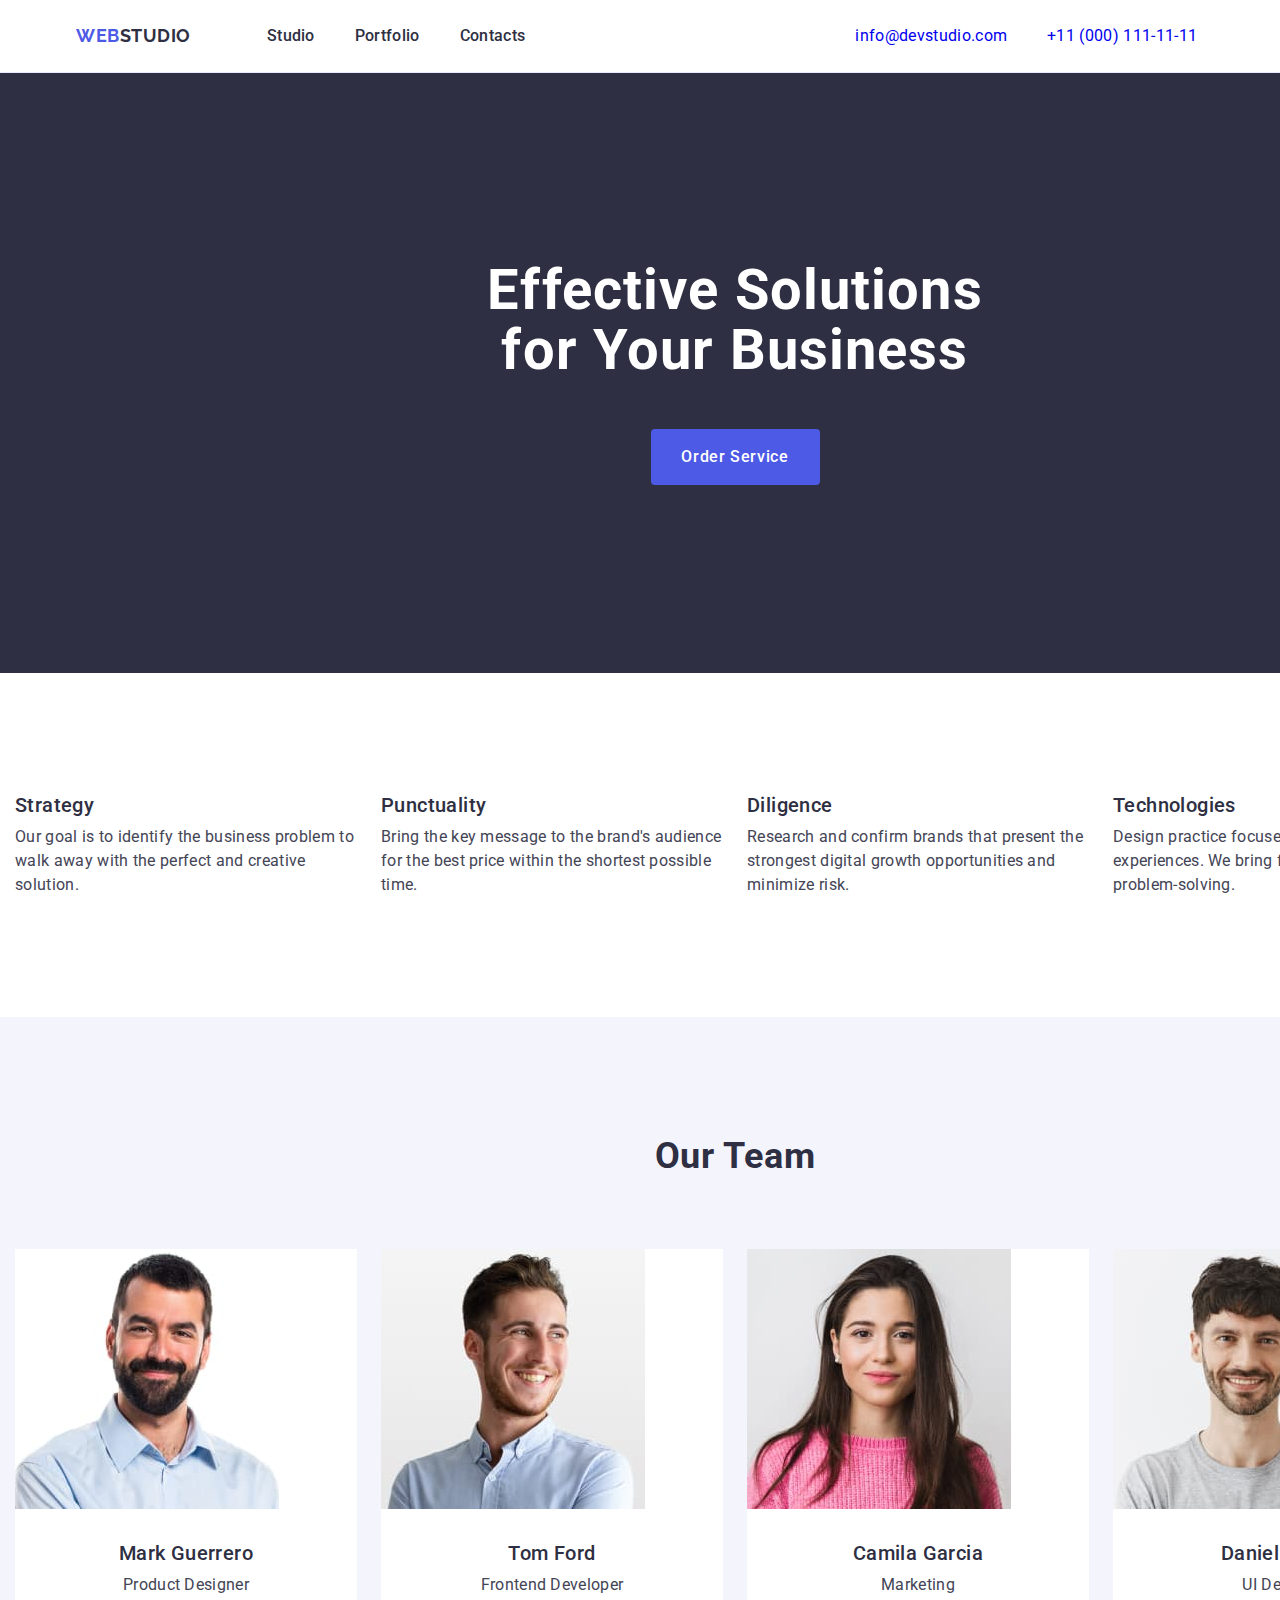
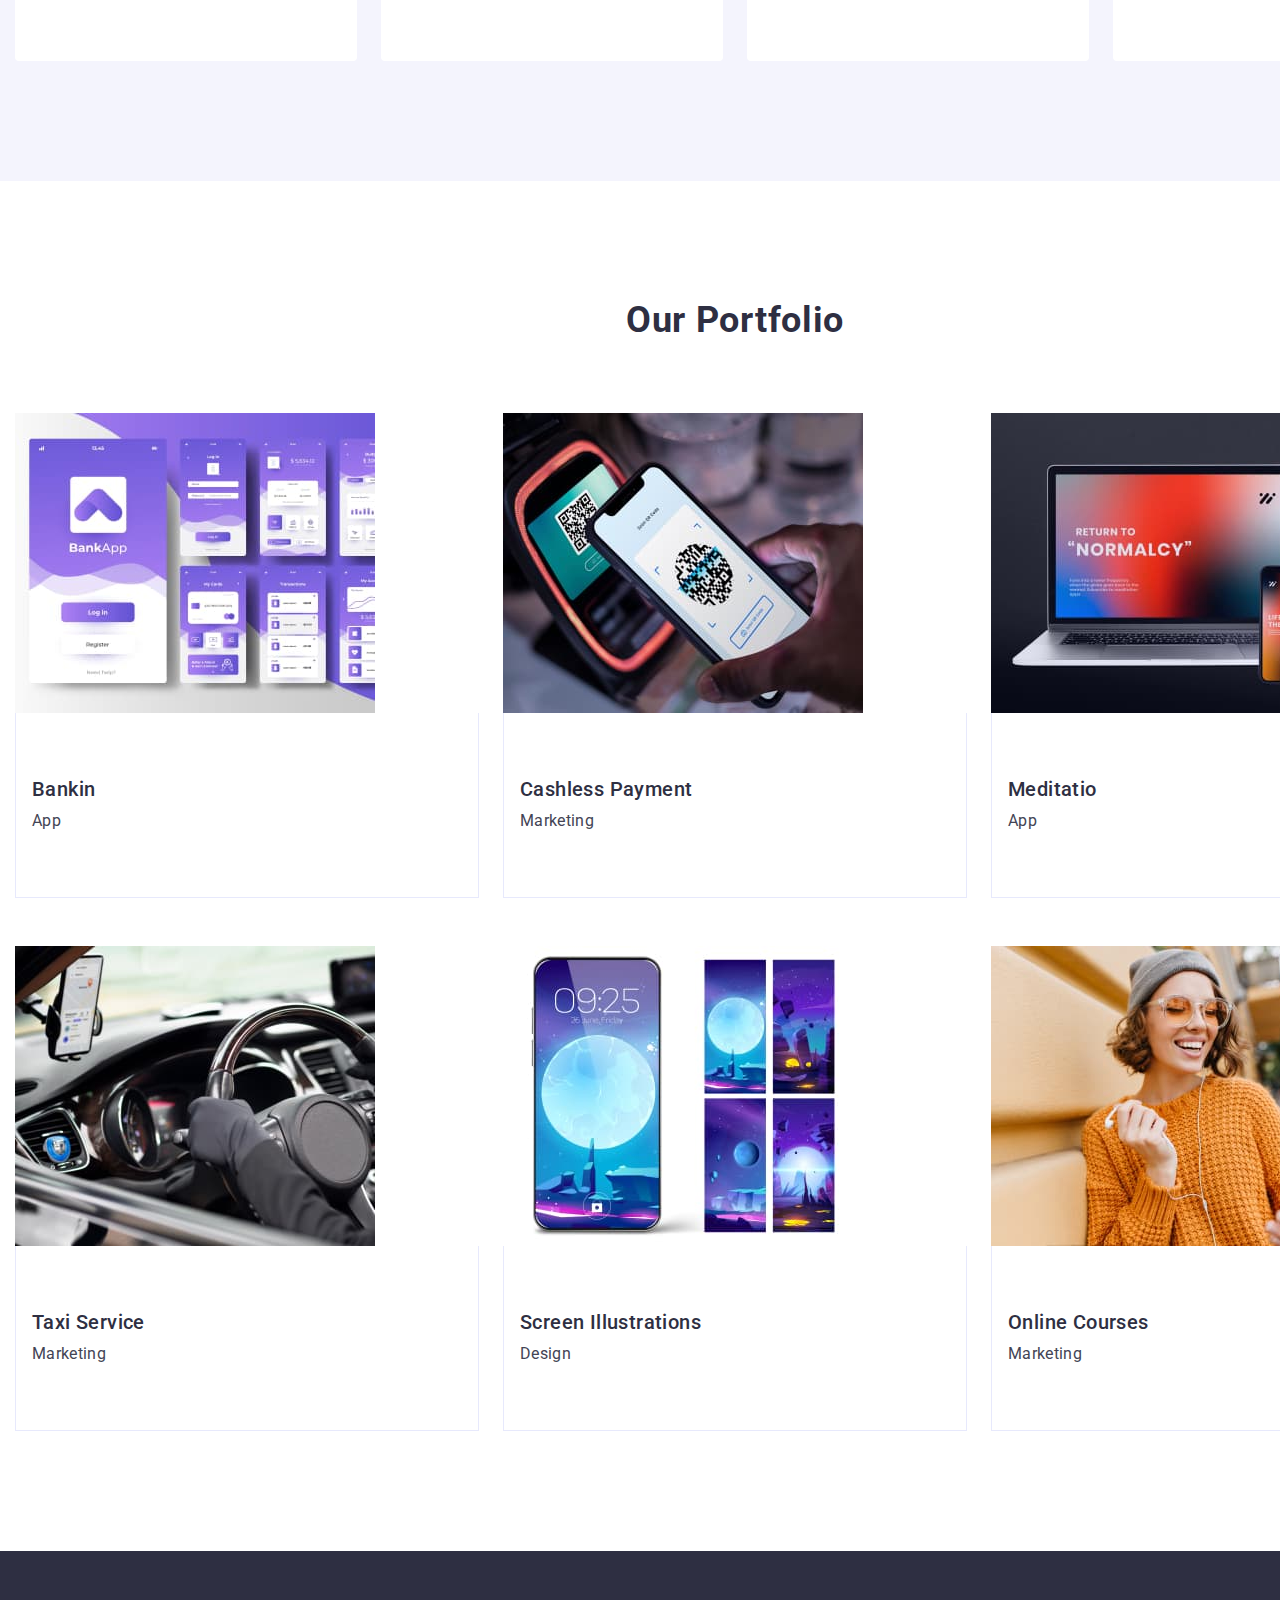
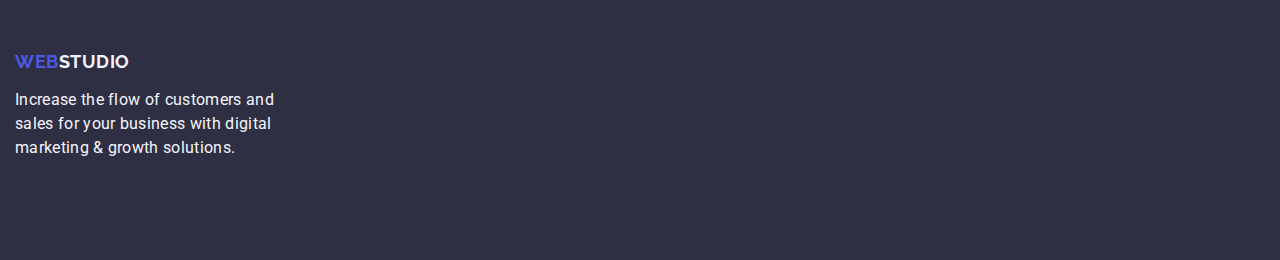
==== commit c0a327d9: "making changes" ====
--- a/index.html
+++ b/index.html
@@ -20,8 +20,8 @@
     <header class="page-header">
       <div class="container header-container">
         <nav class="navigation">
-          <a class="logo" href="./index.html">
-            Web<span class="logo-header">Studio</span>
+          <a class="logo logo-header" href="./index.html">
+            Web<span class="logo-header-span">Studio</span>
           </a>
           <ul class="menu list">
             <li class="menu-item">
@@ -58,7 +58,7 @@
         </div>
       </section>
 
-      <!--SECTION ADVANTAGES--------->
+      <!---------SECTION ADVANTAGES--------->
       <section class="section advantages">
         <div class="container advantages-container">
         <h2 class="visually-hidden">Our Advantages</h2>
@@ -106,32 +106,44 @@
               alt="a man with a black beard"
               width="264"
             />
-            <h3 class="subtitle team-subtitle">Mark Guerrero</h3>
-            <p class="text text-team">Product Designer</p>
-          </li>
+              <div class="card-team">
+                <h3 class="subtitle team-subtitle">Mark Guerrero</h3>
+                <p class="text text-team">Product Designer</p>
+              </div>
+          </li>
+              
           <li class="card-list">
             <img src="./images/frontend.jpg" alt="smiling man" width="264" />
-            <h3 class="subtitle team-subtitle">Tom Ford</h3>
-            <p class="text text-team">Frontend Developer</p>
-          </li>
+              <div class="card-team">
+                <h3 class="subtitle team-subtitle">Tom Ford</h3>
+                <p class="text text-team">Frontend Developer</p>
+              </div>
+          </li>
+              
           <li class="card-list">
             <img
               src="./images/marketing.jpg"
               alt="a woman in a pink sweater"
               width="264"
             />
-            <h3 class="subtitle team-subtitle">Camila Garcia</h3>
-            <p class="text text-team">Marketing</p>
-          </li>
+              <div class="card-team">
+                <h3 class="subtitle team-subtitle">Camila Garcia</h3>
+                <p class="text text-team">Marketing</p>
+              </div>
+          </li>
+              
           <li class="card-list">
             <img
               src="./images/ui_designer.jpg"
               alt="a man in a gray T-shirt"
               width="264"
             />
-            <h3 class="subtitle team-subtitle">Daniel Wilson</h3>
-            <p class="text text-team">UI Designer</p>
-          </li>
+              <div class="card-team">
+                <h3 class="subtitle team-subtitle">Daniel Wilson</h3>
+                <p class="text text-team">UI Designer</p>
+              </div>
+          </li>
+              
         </ul>
         </div>
       </section>
@@ -139,63 +151,75 @@
       <!---------SECTION PORTFOLIO--------->
       <section class="section portfolio">
         <div class="container">
-        <h2 class="title">Our Portfolio</h2>
-        <ul class="list-portfolio list">
-          <li class="portfolio-list-item">
-            <img
-              src="./images/banking_app.jpg"
-              alt="purple banking program
-            menu"
-              width="360"
-            />
-            <h3 class="subtitle portfolio-subtitle">Banking App</h3>
-            <p class="text text-portfolio">App</p>
-          </li>
-          <li class="portfolio-list-item">
-            <img
-              src="./images/cashless_payment.jpg"
-              alt="payment is made by phone"
-              width="360"
-            />
-            <h3 class="subtitle portfolio-subtitle">Cashless Payment</h3>
-            <p class="text text-portfolio">Marketing</p>
-          </li>
-          <li class="portfolio-list-item">
-            <img
-              src="./images/maditation_app.jpg"
-              alt="laptop and phone"
-              width="360"
-            />
-            <h3 class="subtitle portfolio-subtitle">Meditation App</h3>
-            <p class="text text-portfolio">App</p>
-          </li>
-          <li class="portfolio-list-item">
-            <img
-              src="./images/taxi_service.jpg"
-              alt="driving a car"
-              width="360"
-            />
-            <h3 class="subtitle portfolio-subtitle">Taxi Service</h3>
-            <p class="text text-portfolio">Marketing</p>
-          </li>
-          <li class="portfolio-list-item">
-            <img
-              src="./images/screen_illustration.jpg"
-              alt="the full moon on the phone screen"
-              width="360"
-            />
-            <h3 class="subtitle portfolio-subtitle">Screen Illustrations</h3>
-            <p class="text text-portfolio">Design</p>
-          </li>
-          <li class="portfolio-list-item">
-            <img
-              src="./images/online_courses.jpg"
-              alt="a girl in an orange sweater"
-              width="360"
-            />
-            <h3 class="subtitle portfolio-subtitle">Online Courses</h3>
-            <p class="text text-portfolio">Marketing</p>
-          </li>
+          <h2 class="title">Our Portfolio</h2>
+          <ul class="list-portfolio list">
+            <li class="portfolio-list-item">
+              <img
+                src="./images/banking_app.jpg"
+                alt="purple banking program
+                menu"
+                width="360"
+              />
+              <div class="card-portfolio">
+                <h3 class="subtitle portfolio-subtitle">Bankin</h3>
+                <p class="text text-portfolio">App</p>
+              </div>
+            </li>
+            <li class="portfolio-list-item">
+              <img
+                src="./images/cashless_payment.jpg"
+                alt="payment is made by phone"
+                width="360"
+              />
+              <div class="card-portfolio">
+                <h3 class="subtitle portfolio-subtitle">Cashless Payment</h3>
+                <p class="text text-portfolio">Marketing</p>
+              </div>
+            </li>
+            <li class="portfolio-list-item">
+              <img
+                src="./images/maditation_app.jpg"
+                alt="laptop and phone"
+                width="360"
+              />
+              <div class="card-portfolio">
+                <h3 class="subtitle portfolio-subtitle">Meditatio</h3>
+                <p class="text text-portfolio">App</p>
+              </div>   
+            </li>
+            <li class="portfolio-list-item">
+              <img
+                src="./images/taxi_service.jpg"
+                alt="driving a car"
+                width="360"
+              />
+              <div class="card-portfolio">
+                <h3 class="subtitle portfolio-subtitle">Taxi Service</h3>
+                <p class="text text-portfolio">Marketing</p>
+              </div>
+            </li>
+            <li class="portfolio-list-item">
+              <img
+                src="./images/screen_illustration.jpg"
+                alt="the full moon on the phone screen"
+                width="360"
+              />
+              <div class="card-portfolio">
+                <h3 class="subtitle portfolio-subtitle">Screen Illustrations</h3>
+                <p class="text text-portfolio">Design</p>
+              </div>
+            </li>
+            <li class="portfolio-list-item">
+              <img
+                src="./images/online_courses.jpg"
+                alt="a girl in an orange sweater"
+                width="360"
+              />
+              <div class="card-portfolio">
+                <h3 class="subtitle portfolio-subtitle">Online Courses</h3>
+                <p class="text text-portfolio">Marketing</p>
+              </div>
+            </li>
         </ul>
         </div>
       </section>
@@ -204,8 +228,8 @@
     <!---------FOOTER--------->
     <footer class="footer">
       <div class="container">
-      <a class="logo" href="./index.html"
-        >Web<span class="logo-footer">Studio</span>
+      <a class="logo logo-footer" href="./index.html"
+        >Web<span class="logo-footer-span">Studio</span>
       </a>
       <p class="footer-text">
         Increase the flow of customers and sales for your business with digital
--- a/css/styles.css
+++ b/css/styles.css
@@ -19,8 +19,8 @@
  }
  
  h1,h2,h3,h4,h5,h6,p {
-margin-top: 0;
-margin-bottom: 0;
+    margin-top: 0;
+    margin-bottom: 0;
  }
 
  ul,ol {
@@ -32,6 +32,7 @@
 
  img {
     display: block;
+    max-width: 100%;
  }
 
  .logo {
@@ -43,6 +44,7 @@
      line-height: 1.17;
      letter-spacing: 0.03em;
      color: #4D5AE5;
+    
  }
  
  .title {
@@ -52,6 +54,7 @@
      letter-spacing: 0.02em;
      text-align: center;
      text-transform: capitalize;
+     margin-bottom: 72px;
      color: #2E2F42;
  }
 
@@ -85,8 +88,8 @@
  }
 
  .section {
-    padding-top: 60px;
-    padding-bottom: 60px;
+    padding-top: 120px;
+    padding-bottom: 120px;
  }
 
  .container {
@@ -101,8 +104,12 @@
 
  /*=========== HEADER STYLE ==========*/
 
+ .page-header {
+    border-bottom: 1px solid #e7e9fc
+ }
  .header-container {
     display: flex;
+    width: 1158px;
  }
  .navigation {
     display: flex;
@@ -111,8 +118,9 @@
 
  .menu {
     display: flex;
-    column-gap: 40px;
-    margin-left: 76px;
+ }
+ .menu-item:not(:last-child) {
+    margin-right: 40px;
  }
 
  .contacts-list {
@@ -121,9 +129,13 @@
     width: 672px;
     justify-content: flex-end;
  }
- 
  .logo-header {
+    margin-right: 76px
+ }
+ 
+ .logo-header-span {
     color: #2E2F42;
+    
  }
  
  .menu-link {
@@ -181,7 +193,7 @@
     margin-left: auto;
     margin-right: auto;
 
-    width: 496px;
+    max-width: 496px;
     color: #FFFFFF;
 }
 
@@ -190,7 +202,10 @@
     font-size: 16px;
     line-height: 1.5;
     letter-spacing: 0.04em;
-
+    min-width: 169px;
+    height: 56px;
+    border: none;
+    border-radius: 4px;
     margin-top: 48px;
     color: #FFFFFF;
     background-color: #4D5AE5;
@@ -211,12 +226,14 @@
 
 .list-advantages {
     display: flex;
-    justify-content: space-between;
-    
 }  
 
 .adventages-card {
-    width: 264px;
+    width: calc((100% - 72px) / 4);
+}
+
+.adventages-card:not(:last-child) {
+    margin-right: 24px;
 }
 
 /*=========== /ADVANTAGES STYLE ==========*/
@@ -229,25 +246,30 @@
 
 .list-team {
     display: flex;
-    flex-wrap: wrap;
-    column-gap: 24px; 
-    margin-top: 72px;
-}
-
-.card-list {
-    
-    width: calc((100%-72)/4);
+    gap: 24px;
+}
+
+.card-list {    
+    width: calc((100% - 72px) / 4);
+    border-radius: 0px 0px 4px 4px;
     background-color: #FFFFFF;
 }
 
+.card-team {
+    padding: 32px 0;
+    display: block;
+}
+
 .team-subtitle {
-    margin-top: 32px;
+    text-align: center;
+    margin-bottom: 8px;
     display: flex;
     justify-content: center;
    
  }
 
  .text-team {
+    text-align: center;
     display: flex;
     justify-content: center;
     margin-bottom: 32px;
@@ -262,13 +284,18 @@
  
 .list-portfolio {
     display: flex;
-   
-    column-gap: 24px;
+    gap: 24px;
+    row-gap: 48px;
     flex-wrap: wrap;
     margin-top: 72px;
 }
-.portfolio-list-item{
-    width: calc((100%-72)/4);
+.portfolio-list-item {
+    width: calc((100% - 48px) / 3);
+}
+.card-portfolio {
+    padding: 32px 16px;
+    border: 1px solid #e7e9fc;
+    border-top: none;
 }
 .portfolio-subtitle {
     margin-top: 32px;
@@ -286,12 +313,16 @@
 
 /*=========== FOOTER STYLE ==========*/
 .footer {
-    padding-top: 100px;
+    padding: 100px 0;
     margin-top: 60;
     background-color: #2E2F42;
 }
-
 .logo-footer {
+    display: inline-block;
+    margin-bottom: 16px;
+}
+
+.logo-footer-span {
     color: #F4F4FD;
 }
 
@@ -300,8 +331,6 @@
     line-height: 1.5;
     letter-spacing: 0.02em;
     width: 264px;
-    margin-top: 16px;
-    padding-bottom: 100px;
     color: #F4F4FD;
 }
 /*=========== /FOOTER STYLE ==========*/